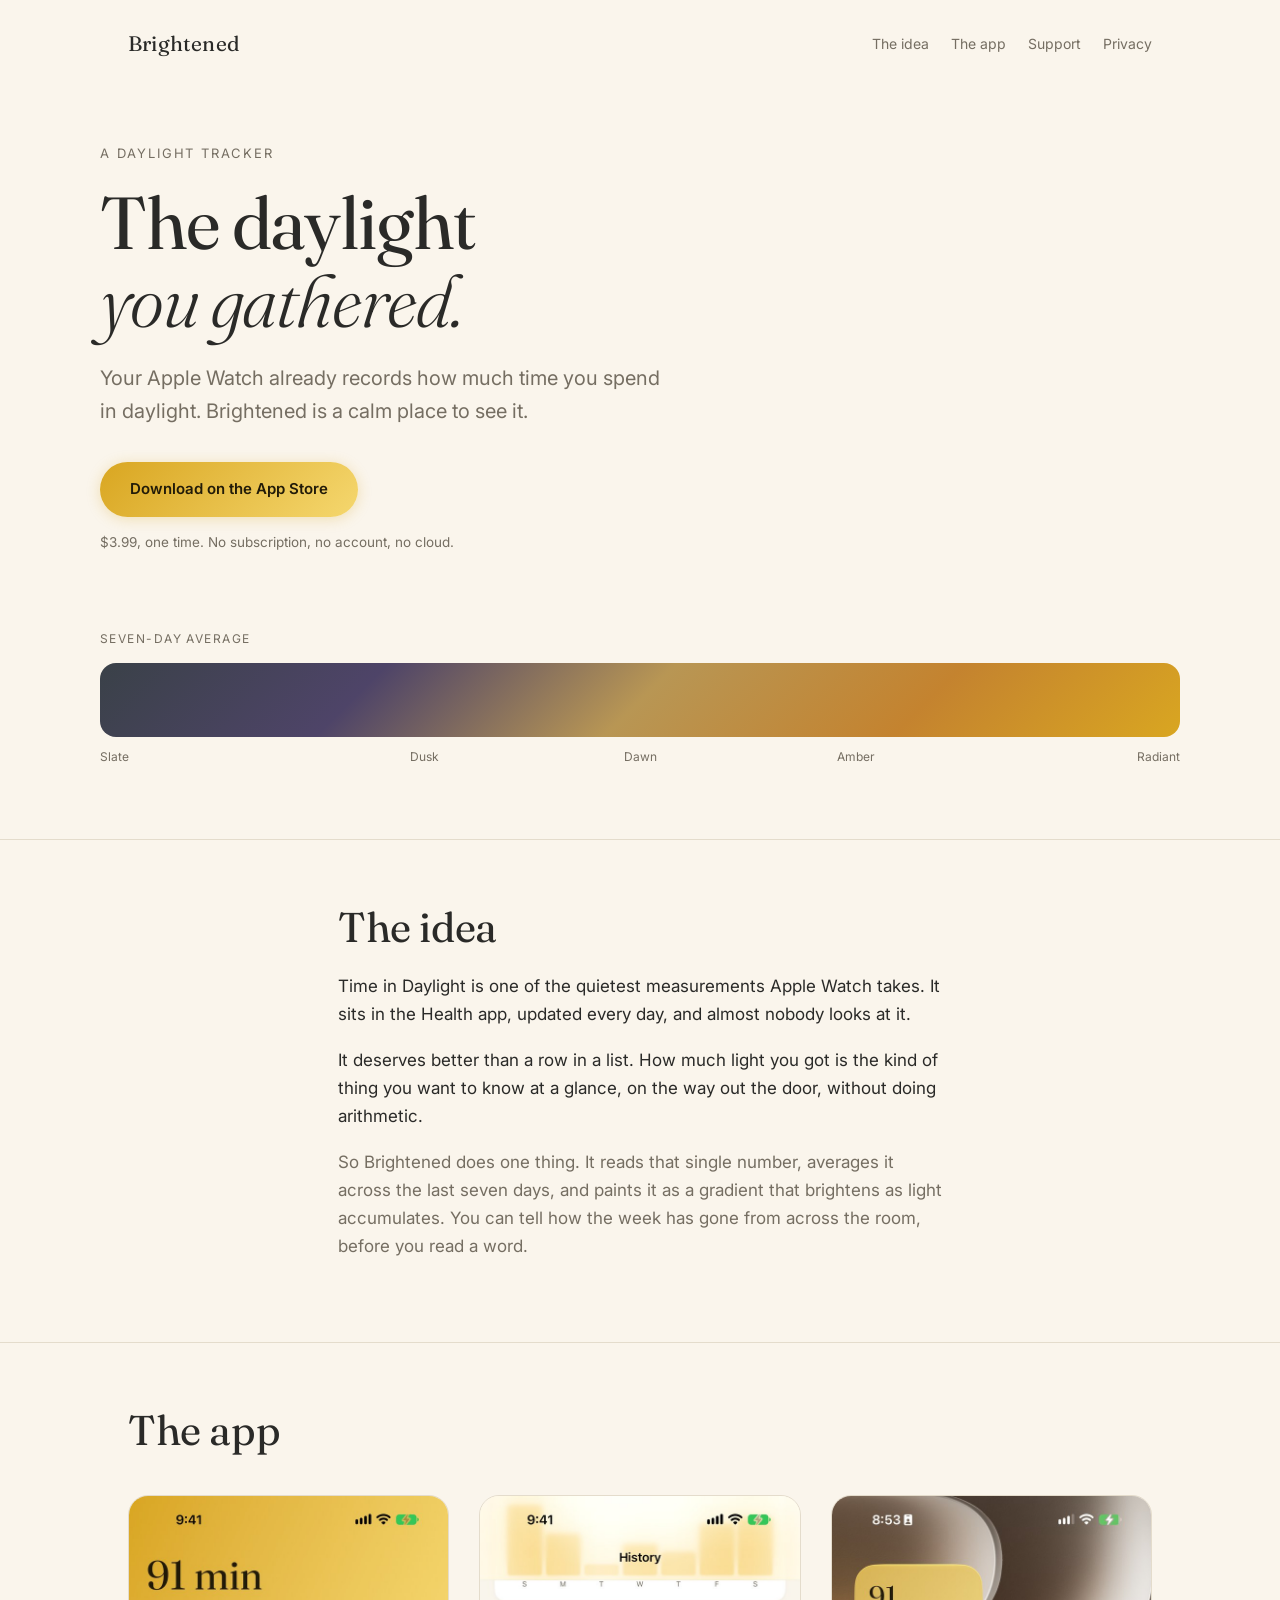
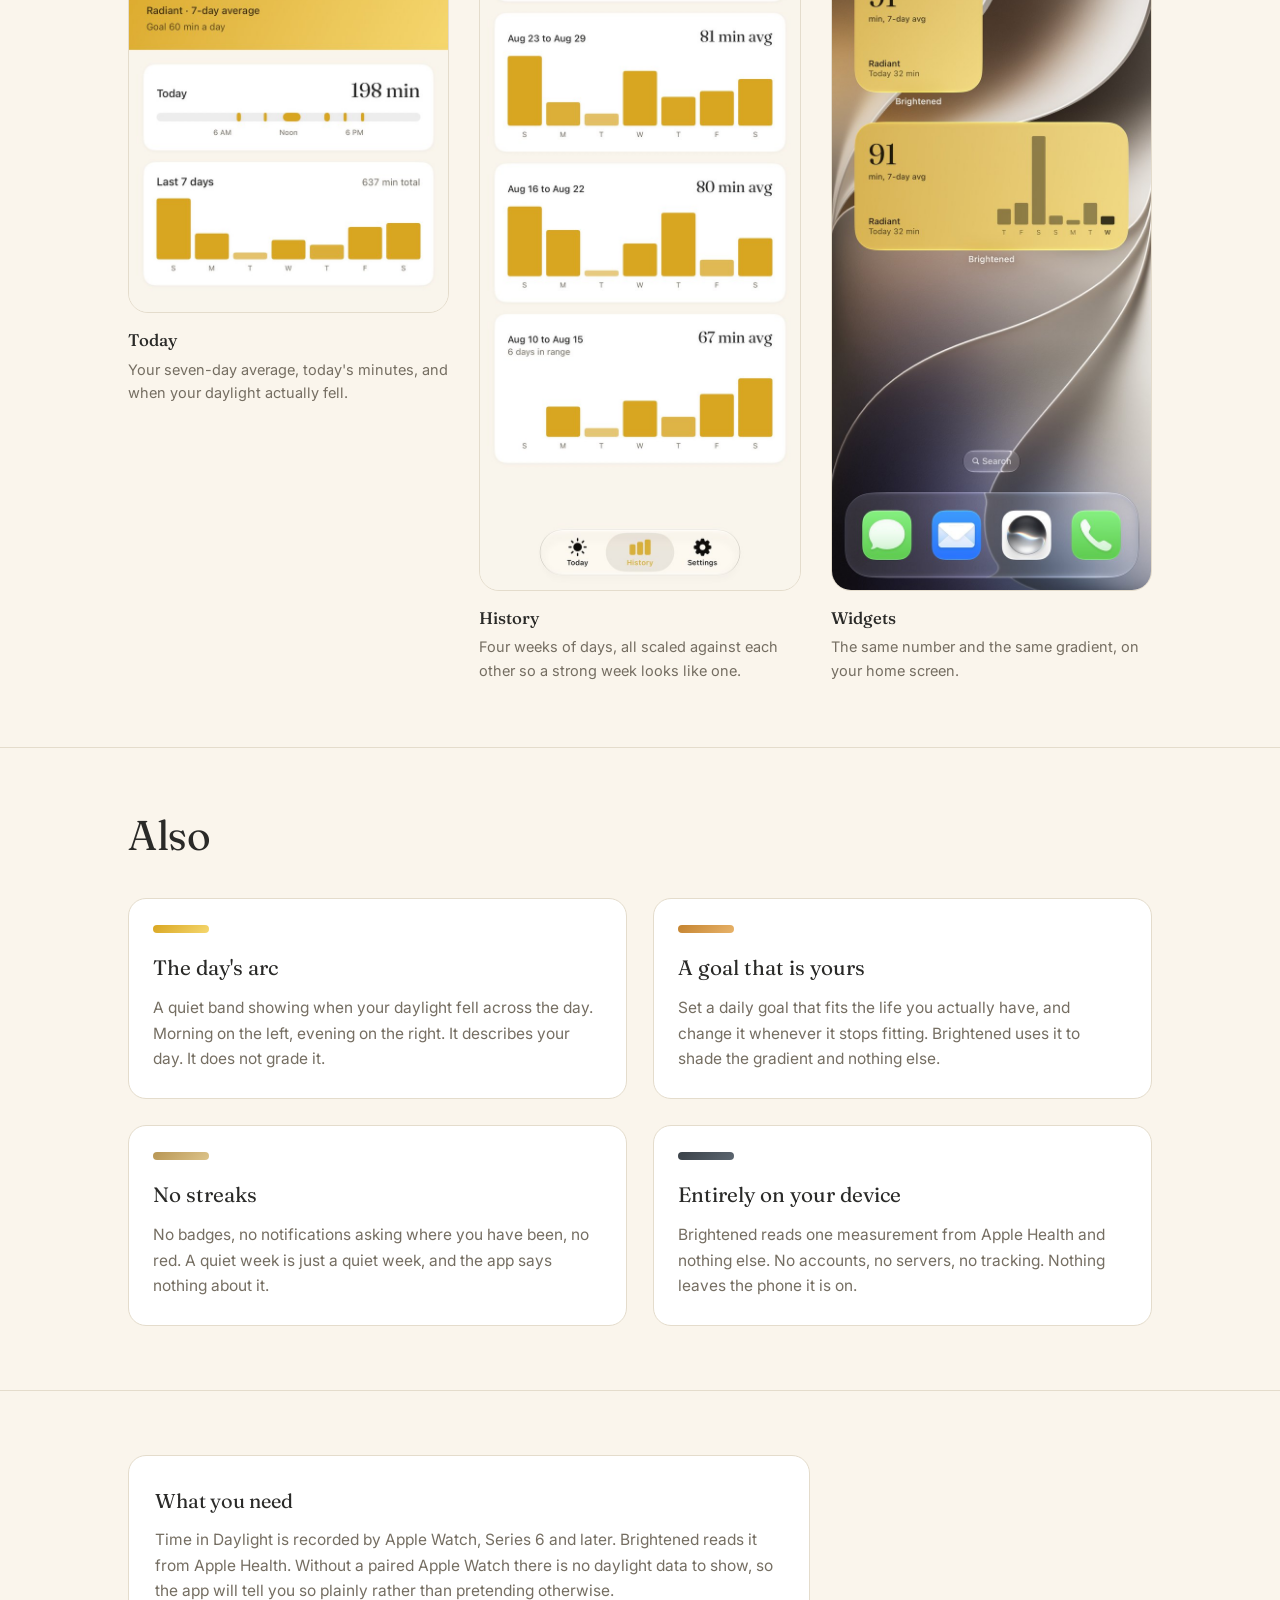
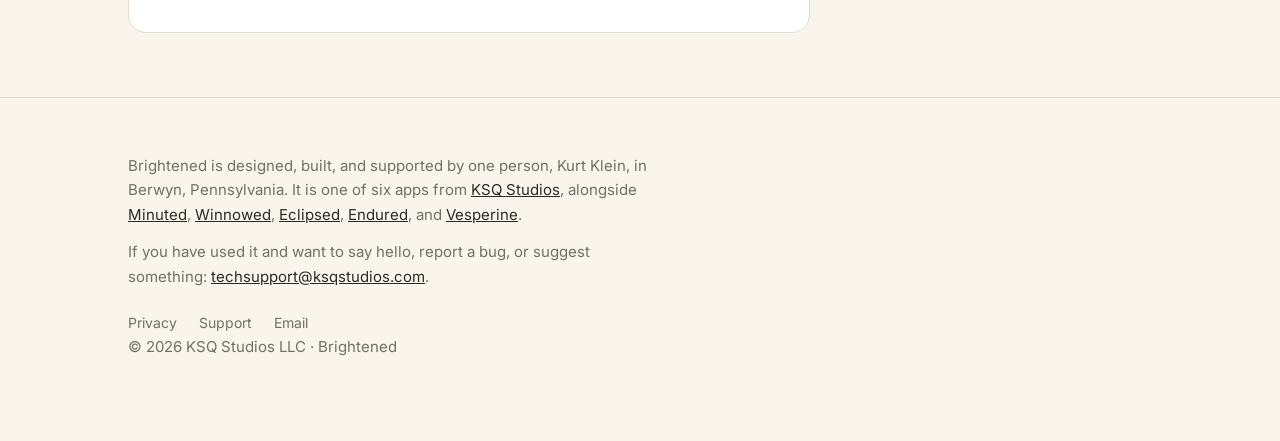
==== index.html @ ceb2963c "Updated index.html for new screenshots file names" ====
<!DOCTYPE html>
<html lang="en">
<head>
<meta charset="utf-8">
<meta name="viewport" content="width=device-width, initial-scale=1">
<title>Brightened: the daylight you gathered</title>
<meta name="description" content="A daylight tracker built on the Time in Daylight your Apple Watch already records. A gradient that brightens as light accumulates.">
<link rel="canonical" href="https://brightened.app">
<meta name="theme-color" content="#FAF5EC">
<meta property="og:type" content="website">
<meta property="og:url" content="https://brightened.app">
<meta property="og:title" content="Brightened: the daylight you gathered">
<meta property="og:description" content="A daylight tracker built on the Time in Daylight your Apple Watch already records.">
<meta property="og:image" content="https://brightened.app/og-image.png">
<meta property="og:image:width" content="1200">
<meta property="og:image:height" content="630">
<meta name="twitter:card" content="summary_large_image">
<meta name="twitter:image" content="https://brightened.app/og-image.png">
<link rel="icon" href="/favicon.png">
<link rel="apple-touch-icon" href="/apple-touch-icon.png">
<link rel="preconnect" href="https://fonts.googleapis.com">
<link rel="preconnect" href="https://fonts.gstatic.com" crossorigin>
<link href="https://fonts.googleapis.com/css2?family=Fraunces:opsz,wght@9..144,300;9..144,400;9..144,500&family=Inter:wght@400;500;600&display=swap" rel="stylesheet">
<link rel="stylesheet" href="/styles.css">
</head>
<body>

<header class="site-head">
  <div class="wrap">
    <a class="wordmark" href="/">Brightened</a>
    <nav class="head-links">
      <a href="#idea">The idea</a>
      <a href="#app">The app</a>
      <a href="/support">Support</a>
      <a href="/privacy">Privacy</a>
    </nav>
  </div>
</header>

<main>

<div class="hero wrap">
  <p class="eyebrow">A daylight tracker</p>
  <h1>The daylight<br><em>you gathered.</em></h1>
  <p class="lede">Your Apple Watch already records how much time you spend in daylight. Brightened is a calm place to see it.</p>
  <a class="cta" href="#">Download on the App Store</a>
  <p class="cta-note">$3.99, one time. No subscription, no account, no cloud.</p>
</div>

<div class="arc-block wrap">
  <p class="arc-label">Seven-day average</p>
  <div class="arc" role="img" aria-label="The gradient runs from slate through dusk, dawn, and amber to radiant as daylight accumulates."></div>
  <div class="arc-scale">
    <span>Slate</span><span>Dusk</span><span>Dawn</span><span>Amber</span><span>Radiant</span>
  </div>
</div>

<hr class="rule">

<section class="section" id="idea">
  <div class="wrap prose">
    <h2 class="section-title">The idea</h2>
    <p>Time in Daylight is one of the quietest measurements Apple Watch takes. It sits in the Health app, updated every day, and almost nobody looks at it.</p>
    <p>It deserves better than a row in a list. How much light you got is the kind of thing you want to know at a glance, on the way out the door, without doing arithmetic.</p>
    <p class="dim">So Brightened does one thing. It reads that single number, averages it across the last seven days, and paints it as a gradient that brightens as light accumulates. You can tell how the week has gone from across the room, before you read a word.</p>
  </div>
</section>

<hr class="rule">

<section class="section" id="app">
  <div class="wrap">
    <h2 class="section-title">The app</h2>
    <div class="shots">
      <div class="shot">
        <figure>
          <img src="/images/today.jpg" alt="The Today screen showing a 91 minute seven-day average on a radiant gold gradient, with today's minutes and the day's arc below.">
          <figcaption><strong>Today</strong>Your seven-day average, today's minutes, and when your daylight actually fell.</figcaption>
        </figure>
      </div>
      <div class="shot">
        <figure>
          <img src="/images/history.jpg" alt="The History screen showing four weekly cards, each with seven daily bars in gold.">
          <figcaption><strong>History</strong>Four weeks of days, all scaled against each other so a strong week looks like one.</figcaption>
        </figure>
      </div>
      <div class="shot">
        <figure>
          <img src="/images/widget.jpg" alt="Small and medium Brightened widgets on a home screen, showing the weekly average on a gold gradient.">
          <figcaption><strong>Widgets</strong>The same number and the same gradient, on your home screen.</figcaption>
        </figure>
      </div>
    </div>
  </div>
</section>

<hr class="rule">

<section class="section">
  <div class="wrap">
    <h2 class="section-title">Also</h2>
    <div class="features">
      <div class="feature">
        <div class="swatch s-radiant"></div>
        <h3>The day's arc</h3>
        <p>A quiet band showing when your daylight fell across the day. Morning on the left, evening on the right. It describes your day. It does not grade it.</p>
      </div>
      <div class="feature">
        <div class="swatch s-amber"></div>
        <h3>A goal that is yours</h3>
        <p>Set a daily goal that fits the life you actually have, and change it whenever it stops fitting. Brightened uses it to shade the gradient and nothing else.</p>
      </div>
      <div class="feature">
        <div class="swatch s-dawn"></div>
        <h3>No streaks</h3>
        <p>No badges, no notifications asking where you have been, no red. A quiet week is just a quiet week, and the app says nothing about it.</p>
      </div>
      <div class="feature">
        <div class="swatch s-slate"></div>
        <h3>Entirely on your device</h3>
        <p>Brightened reads one measurement from Apple Health and nothing else. No accounts, no servers, no tracking. Nothing leaves the phone it is on.</p>
      </div>
    </div>
  </div>
</section>

<hr class="rule">

<section class="section">
  <div class="wrap">
    <div class="requirement">
      <h3>What you need</h3>
      <p>Time in Daylight is recorded by Apple Watch, Series 6 and later. Brightened reads it from Apple Health. Without a paired Apple Watch there is no daylight data to show, so the app will tell you so plainly rather than pretending otherwise.</p>
    </div>
  </div>
</section>

</main>

<footer class="site-foot">
  <div class="wrap">
    <p>Brightened is designed, built, and supported by one person, Kurt Klein, in Berwyn, Pennsylvania. It is one of six apps from <a href="https://ksqstudios.com">KSQ Studios</a>, alongside <a href="https://minuted.org">Minuted</a>, <a href="https://winnowed.app">Winnowed</a>, <a href="https://eclipsedsleep.app">Eclipsed</a>, <a href="https://endured.app">Endured</a>, and <a href="https://vesperine.app">Vesperine</a>.</p>
    <p>If you have used it and want to say hello, report a bug, or suggest something: <a href="mailto:techsupport@ksqstudios.com">techsupport@ksqstudios.com</a>.</p>
    <div class="foot-links">
      <a href="/privacy">Privacy</a>
      <a href="/support">Support</a>
      <a href="mailto:techsupport@ksqstudios.com">Email</a>
    </div>
    <p class="legal">© 2026 KSQ Studios LLC · Brightened</p>
  </div>
</footer>

</body>
</html>
---- styles.css ----
/* ==========================================================================
   Brightened, brightened.app
   Shared stylesheet for index, privacy, and support.

   Palette mirrors the app exactly: cream base, the five stage gradients
   (slate through radiant), and the same ink and muted text colors.
   ========================================================================== */

:root{
  --cream:#FAF5EC;
  --ink:#2A2A28;
  --muted:#756E62;
  --hairline:#E4DCCC;
  --card:#FFFFFF;

  --slate-top:#3A4148;   --slate-bot:#5C6670;
  --dusk-top:#4E4468;    --dusk-bot:#7A6B96;
  --dawn-top:#B89654;    --dawn-bot:#DCC38A;
  --amber-top:#C4832F;   --amber-bot:#E8B36A;
  --radiant-top:#D9A621; --radiant-bot:#F5D76E;

  --display:"Fraunces",Georgia,serif;
  --body:"Inter",-apple-system,BlinkMacSystemFont,"Segoe UI",sans-serif;
}

/* --------------------------------------------------------------------------
   Base
   -------------------------------------------------------------------------- */

*{box-sizing:border-box}
html{scroll-behavior:smooth}

@media (prefers-reduced-motion:reduce){
  html{scroll-behavior:auto}
  *{animation:none !important;transition:none !important}
}

body{
  margin:0;
  background:var(--cream);
  color:var(--ink);
  font-family:var(--body);
  font-size:17px;
  line-height:1.65;
  -webkit-font-smoothing:antialiased;
}

a{color:inherit}
img{max-width:100%;display:block}

.wrap{width:100%;max-width:1080px;margin:0 auto;padding:0 28px}
.wrap-narrow{width:100%;max-width:720px;margin:0 auto;padding:0 28px}

/* --------------------------------------------------------------------------
   Header
   -------------------------------------------------------------------------- */

.site-head{padding:26px 0}
.site-head .wrap{display:flex;align-items:center;justify-content:space-between;gap:20px}

.wordmark{
  font-family:var(--display);
  font-size:21px;font-weight:400;
  text-decoration:none;letter-spacing:.01em;
}

.head-links{display:flex;gap:22px;font-size:14px;color:var(--muted)}
.head-links a{text-decoration:none}
.head-links a:hover{color:var(--ink)}
.head-links a:focus-visible{outline:2px solid var(--ink);outline-offset:3px}

/* --------------------------------------------------------------------------
   Hero
   -------------------------------------------------------------------------- */

.hero{padding:56px 0 24px}

.eyebrow{
  font-size:13px;letter-spacing:.14em;text-transform:uppercase;
  color:var(--muted);margin:0 0 20px;
}

.hero h1{
  font-family:var(--display);font-weight:400;
  font-size:clamp(2.6rem,7vw,4.6rem);line-height:1.06;
  margin:0 0 22px;letter-spacing:-.015em;
}
.hero h1 em{font-style:italic;font-weight:300}

.hero .lede{
  font-size:clamp(1.05rem,2vw,1.25rem);
  color:var(--muted);max-width:44ch;margin:0 0 34px;
}

.cta{
  display:inline-block;text-decoration:none;
  background:linear-gradient(135deg,var(--radiant-top),var(--radiant-bot));
  color:#221B08;font-weight:600;font-size:15px;
  padding:15px 30px;border-radius:999px;
  box-shadow:0 2px 14px rgba(217,166,33,.28);
  transition:transform .18s ease,box-shadow .18s ease;
}
.cta:hover{transform:translateY(-1px);box-shadow:0 6px 22px rgba(217,166,33,.34)}
.cta:focus-visible{outline:2px solid var(--ink);outline-offset:3px}

.cta-note{font-size:13.5px;color:var(--muted);margin:14px 0 0}

/* --------------------------------------------------------------------------
   Signature: the stage gradient bar
   -------------------------------------------------------------------------- */

.arc-block{padding:52px 0 72px}

.arc-label{
  font-size:12px;letter-spacing:.12em;text-transform:uppercase;
  color:var(--muted);margin:0 0 14px;
}

.arc{
  position:relative;height:74px;border-radius:16px;overflow:hidden;
  background:linear-gradient(135deg,
    var(--slate-top) 0%, var(--dusk-top) 25%,
    var(--dawn-top) 50%, var(--amber-top) 75%, var(--radiant-top) 100%);
}

.arc-scale{
  display:flex;justify-content:space-between;
  font-size:12px;color:var(--muted);margin-top:10px;
}
.arc-scale span{flex:1;text-align:center}
.arc-scale span:first-child{text-align:left}
.arc-scale span:last-child{text-align:right}

/* --------------------------------------------------------------------------
   Sections
   -------------------------------------------------------------------------- */

.section{padding:64px 0}
.rule{border:0;border-top:1px solid var(--hairline);margin:0}

.section-title{
  font-family:var(--display);font-weight:400;
  font-size:clamp(1.8rem,4vw,2.6rem);line-height:1.15;
  margin:0 0 20px;letter-spacing:-.01em;
}

.prose{max-width:60ch}
.prose p{margin:0 0 18px;color:var(--ink)}
.prose p.dim{color:var(--muted)}

/* --------------------------------------------------------------------------
   Feature grid
   -------------------------------------------------------------------------- */

.features{display:grid;grid-template-columns:repeat(2,1fr);gap:26px;margin-top:38px}

.feature{
  background:var(--card);border-radius:18px;padding:26px 24px;
  border:1px solid var(--hairline);
}
.feature h3{font-family:var(--display);font-weight:400;font-size:1.3rem;margin:0 0 10px}
.feature p{margin:0;color:var(--muted);font-size:15.5px}

.swatch{height:8px;border-radius:99px;margin-bottom:18px;width:56px}
.s-slate{background:linear-gradient(135deg,var(--slate-top),var(--slate-bot))}
.s-dusk{background:linear-gradient(135deg,var(--dusk-top),var(--dusk-bot))}
.s-dawn{background:linear-gradient(135deg,var(--dawn-top),var(--dawn-bot))}
.s-amber{background:linear-gradient(135deg,var(--amber-top),var(--amber-bot))}
.s-radiant{background:linear-gradient(135deg,var(--radiant-top),var(--radiant-bot))}

/* --------------------------------------------------------------------------
   Screenshots
   -------------------------------------------------------------------------- */

.shots{display:grid;grid-template-columns:repeat(3,1fr);gap:30px;margin-top:40px}
.shot figure{margin:0}
.shot img{border-radius:20px;border:1px solid var(--hairline);background:#fff}
.shot figcaption{margin-top:14px;font-size:14.5px;color:var(--muted)}
.shot figcaption strong{
  display:block;color:var(--ink);font-weight:500;
  font-family:var(--display);font-size:1.05rem;margin-bottom:3px;
}

/* --------------------------------------------------------------------------
   Callout boxes
   -------------------------------------------------------------------------- */

.requirement,.callout,.contact{
  background:var(--card);border:1px solid var(--hairline);
  border-radius:18px;padding:28px 26px;
}
.requirement{max-width:62ch}
.requirement h3{font-family:var(--display);font-weight:400;font-size:1.25rem;margin:0 0 10px}
.requirement p{margin:0;color:var(--muted);font-size:15.5px}

.callout{margin:0 0 34px;padding:24px 24px}
.callout p{margin:0;font-size:16px}
.callout strong{font-weight:600}

.contact{margin:40px 0 0;padding:26px 24px}
.contact h2{margin:0 0 10px;font-size:1.3rem}
.contact p{margin:0 0 16px;color:var(--muted);font-size:16px}

.mail{
  display:inline-block;text-decoration:none;
  background:linear-gradient(135deg,var(--radiant-top),var(--radiant-bot));
  color:#221B08;font-weight:600;font-size:15px;
  padding:13px 26px;border-radius:999px;
}
.mail:focus-visible{outline:2px solid var(--ink);outline-offset:3px}

/* --------------------------------------------------------------------------
   Document pages (privacy, support)
   -------------------------------------------------------------------------- */

.doc{padding:44px 0 30px;line-height:1.7}
.doc h1{
  font-family:var(--display);font-weight:400;
  font-size:clamp(2.1rem,5vw,3rem);line-height:1.12;
  margin:0 0 14px;letter-spacing:-.012em;
}
.doc h2{font-family:var(--display);font-weight:400;font-size:1.45rem;margin:44px 0 12px}
.doc p{margin:0 0 18px}
.doc ul,.doc ol{margin:0 0 18px;padding-left:22px}
.doc li{margin-bottom:9px}
.doc .updated{color:var(--muted);font-size:14px;margin:0 0 40px}
.doc .lede{color:var(--muted);margin:0 0 40px;max-width:52ch}

/* --------------------------------------------------------------------------
   Footer
   -------------------------------------------------------------------------- */

.site-foot{padding:56px 0 70px;border-top:1px solid var(--hairline)}
.site-foot.spaced{margin-top:56px;padding:48px 0 70px}
.site-foot p{margin:0 0 12px;color:var(--muted);font-size:15px;max-width:60ch}
.site-foot a{color:var(--ink)}

.foot-links{display:flex;gap:22px;margin-top:22px;font-size:14px}
.foot-links a{text-decoration:none;color:var(--muted)}
.foot-links a:hover{color:var(--ink)}
.foot-links a:focus-visible{outline:2px solid var(--ink);outline-offset:3px}

.legal{font-size:13.5px;margin-top:26px}

/* --------------------------------------------------------------------------
   Responsive
   -------------------------------------------------------------------------- */

@media (max-width:780px){
  .features{grid-template-columns:1fr}
  .shots{grid-template-columns:1fr;max-width:340px}
  .head-links{display:none}
}
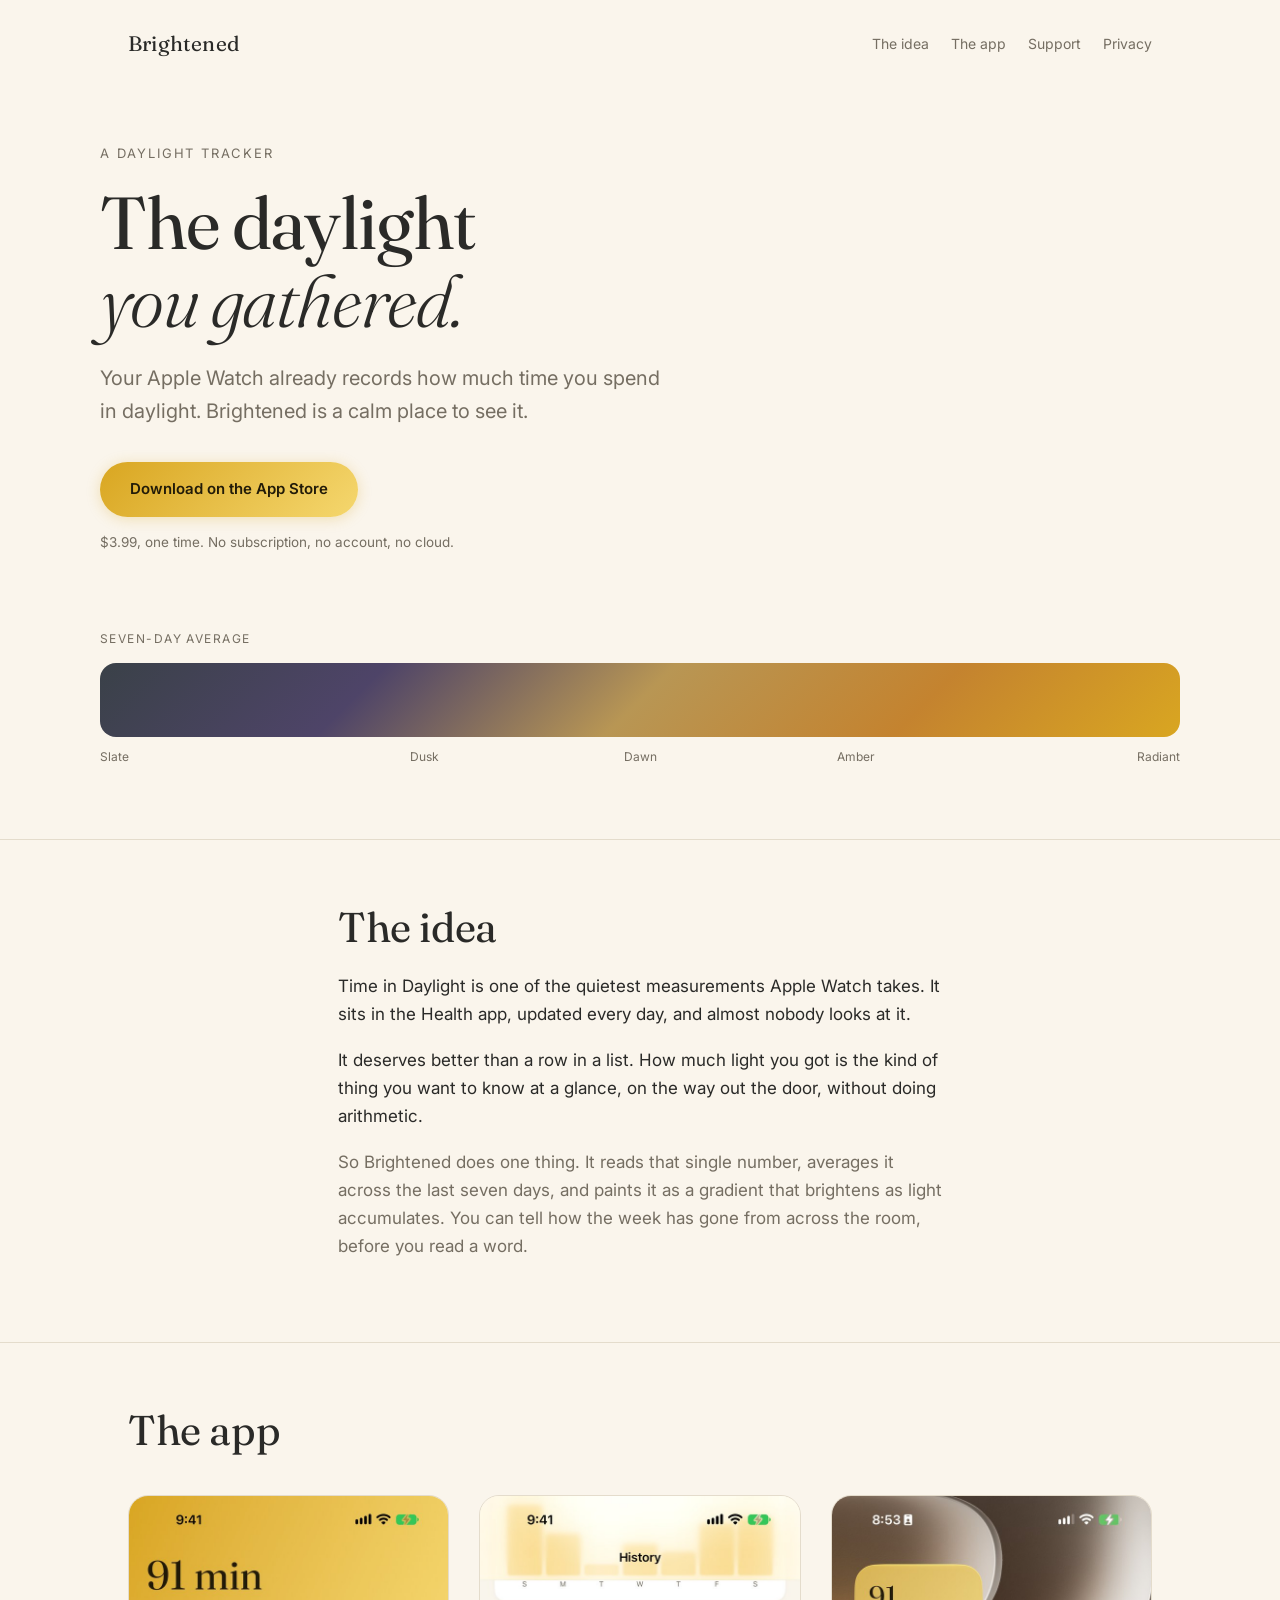
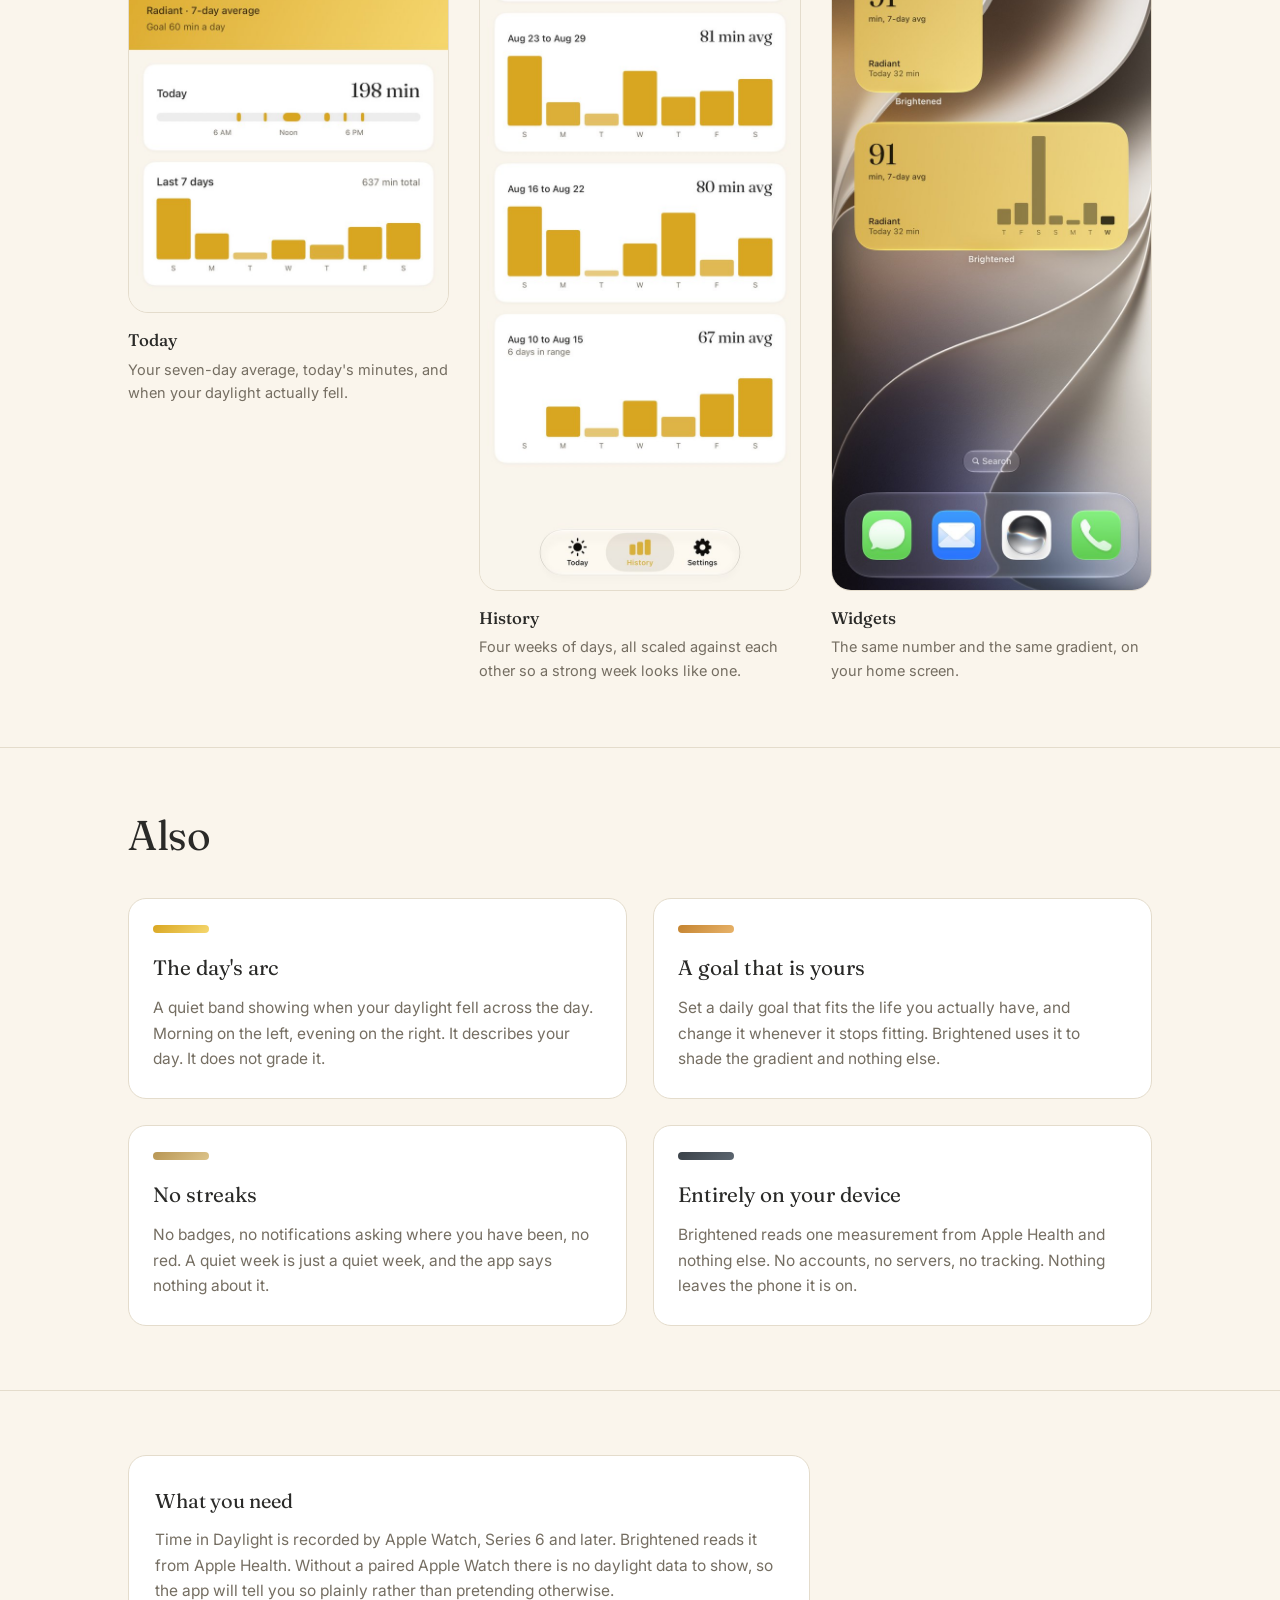
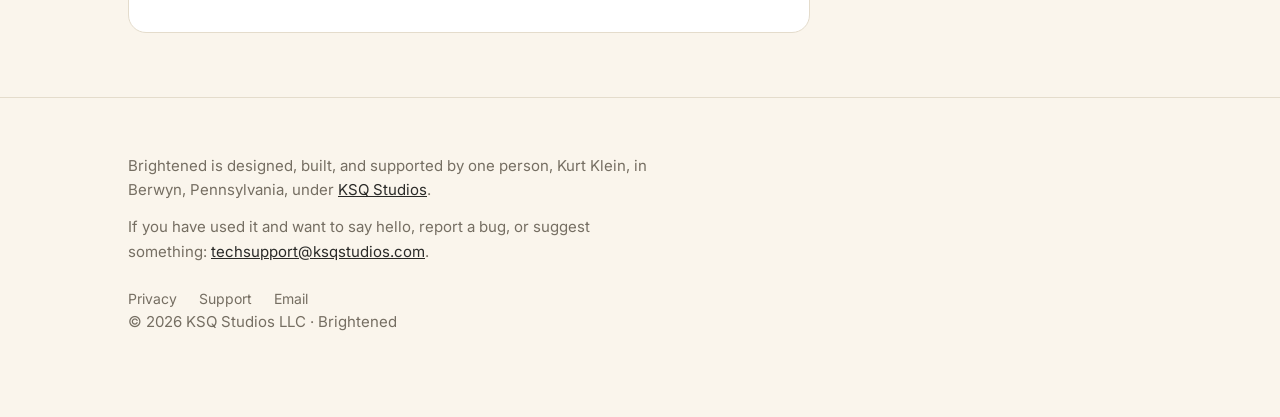
==== commit 86b08fe9: "Drop sibling app list from attribution" ====
--- a/index.html
+++ b/index.html
@@ -139,7 +139,7 @@
 
 <footer class="site-foot">
   <div class="wrap">
-    <p>Brightened is designed, built, and supported by one person, Kurt Klein, in Berwyn, Pennsylvania. It is one of six apps from <a href="https://ksqstudios.com">KSQ Studios</a>, alongside <a href="https://minuted.org">Minuted</a>, <a href="https://winnowed.app">Winnowed</a>, <a href="https://eclipsedsleep.app">Eclipsed</a>, <a href="https://endured.app">Endured</a>, and <a href="https://vesperine.app">Vesperine</a>.</p>
+    <p>Brightened is designed, built, and supported by one person, Kurt Klein, in Berwyn, Pennsylvania, under <a href="https://ksqstudios.com">KSQ Studios</a>.</p>
     <p>If you have used it and want to say hello, report a bug, or suggest something: <a href="mailto:techsupport@ksqstudios.com">techsupport@ksqstudios.com</a>.</p>
     <div class="foot-links">
       <a href="/privacy">Privacy</a>
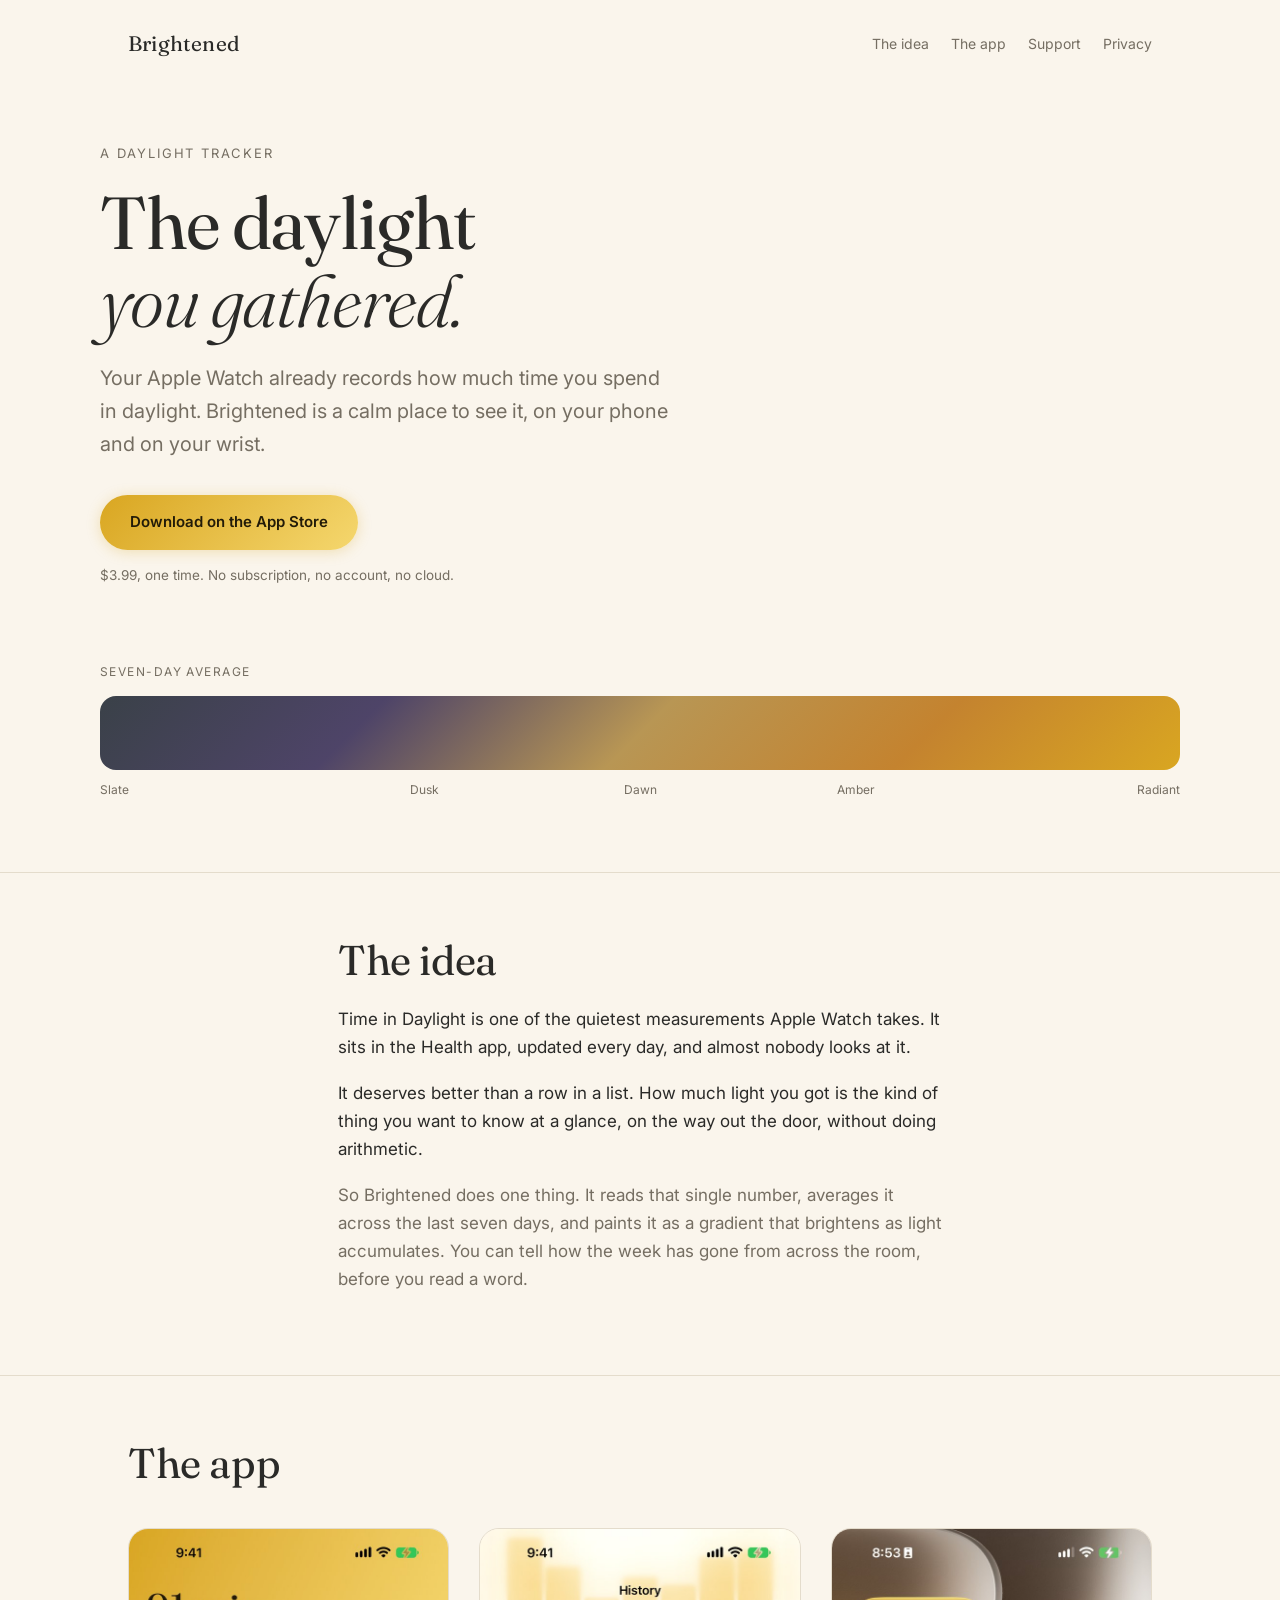
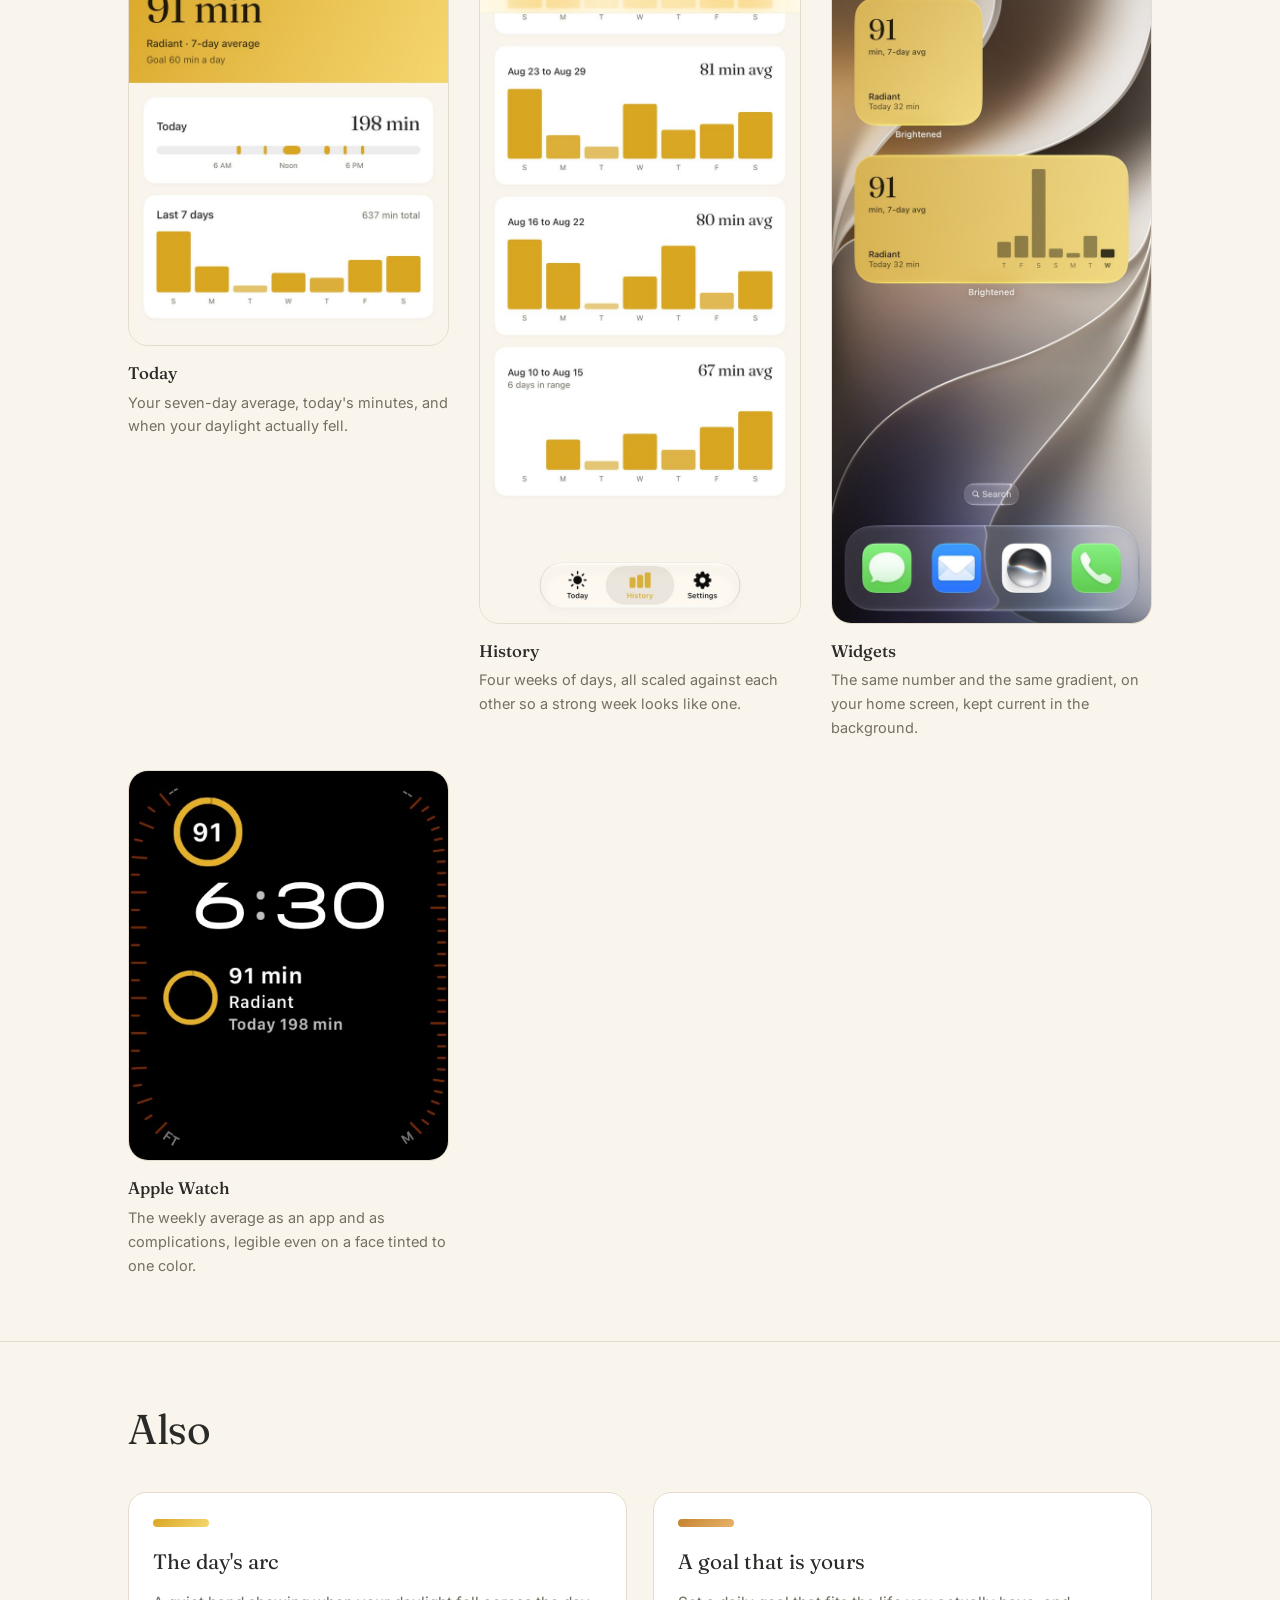
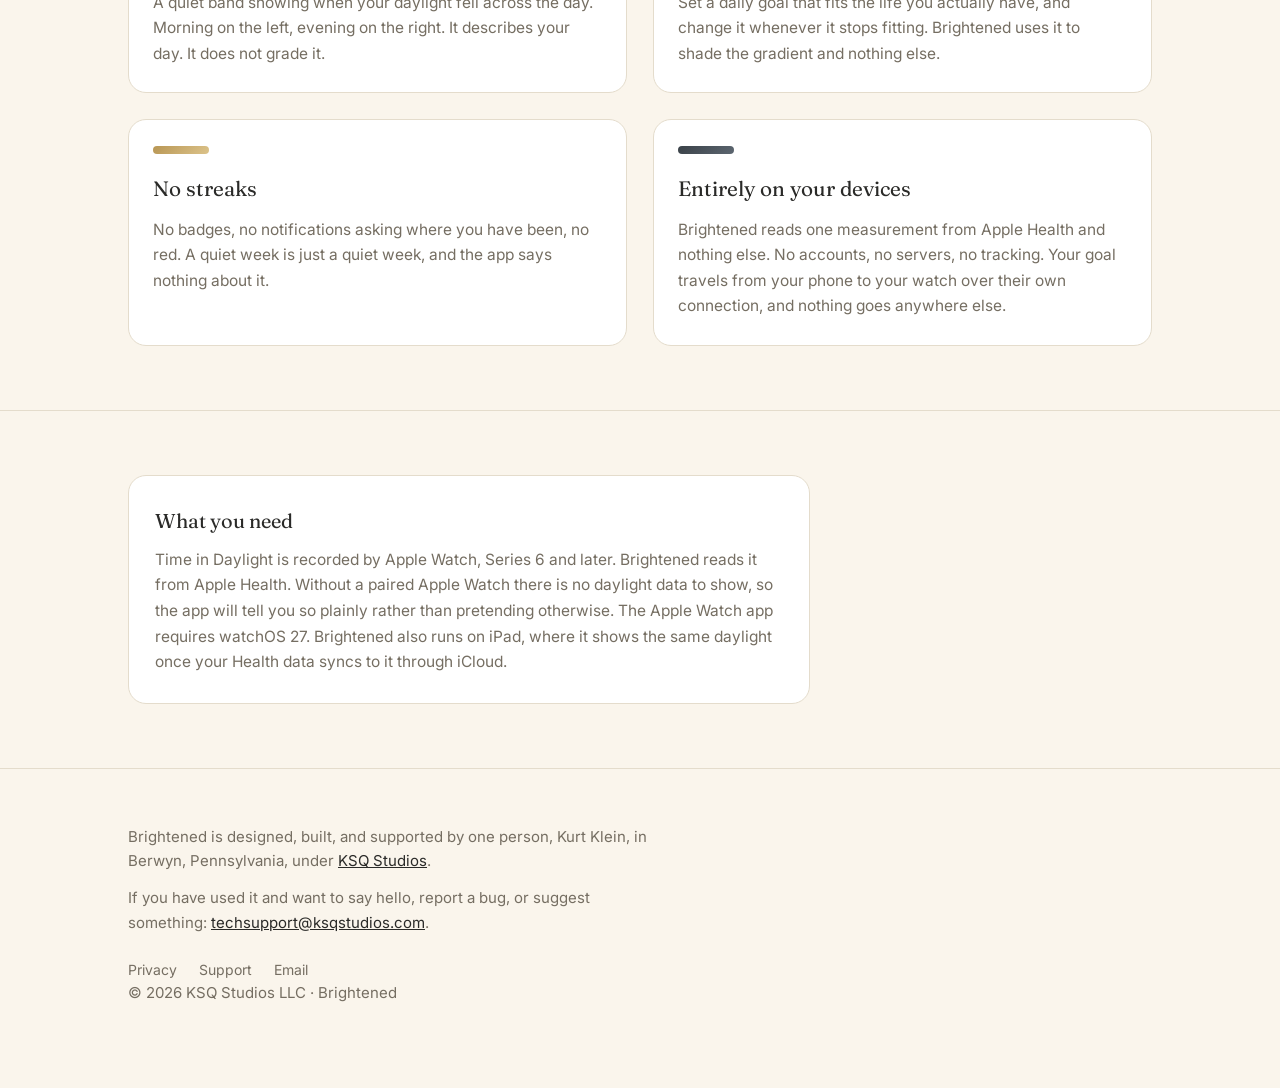
==== commit ae1bd817: "updated site for v1.1 launch" ====
--- a/index.html
+++ b/index.html
@@ -4,13 +4,13 @@
 <meta charset="utf-8">
 <meta name="viewport" content="width=device-width, initial-scale=1">
 <title>Brightened: the daylight you gathered</title>
-<meta name="description" content="A daylight tracker built on the Time in Daylight your Apple Watch already records. A gradient that brightens as light accumulates.">
+<meta name="description" content="A daylight tracker for iPhone and Apple Watch, built on the Time in Daylight your watch already records. A gradient that brightens as light accumulates.">
 <link rel="canonical" href="https://brightened.app">
 <meta name="theme-color" content="#FAF5EC">
 <meta property="og:type" content="website">
 <meta property="og:url" content="https://brightened.app">
 <meta property="og:title" content="Brightened: the daylight you gathered">
-<meta property="og:description" content="A daylight tracker built on the Time in Daylight your Apple Watch already records.">
+<meta property="og:description" content="A daylight tracker for iPhone and Apple Watch, built on the Time in Daylight your watch already records.">
 <meta property="og:image" content="https://brightened.app/og-image.png">
 <meta property="og:image:width" content="1200">
 <meta property="og:image:height" content="630">
@@ -42,8 +42,8 @@
 <div class="hero wrap">
   <p class="eyebrow">A daylight tracker</p>
   <h1>The daylight<br><em>you gathered.</em></h1>
-  <p class="lede">Your Apple Watch already records how much time you spend in daylight. Brightened is a calm place to see it.</p>
-  <a class="cta" href="#">Download on the App Store</a>
+  <p class="lede">Your Apple Watch already records how much time you spend in daylight. Brightened is a calm place to see it, on your phone and on your wrist.</p>
+  <a class="cta" href="https://apps.apple.com/us/app/brightened/id6803251051" rel="noopener">Download on the App Store</a>
   <p class="cta-note">$3.99, one time. No subscription, no account, no cloud.</p>
 </div>
 
@@ -87,7 +87,13 @@
       <div class="shot">
         <figure>
           <img src="/images/widget.jpg" alt="Small and medium Brightened widgets on a home screen, showing the weekly average on a gold gradient.">
-          <figcaption><strong>Widgets</strong>The same number and the same gradient, on your home screen.</figcaption>
+          <figcaption><strong>Widgets</strong>The same number and the same gradient, on your home screen, kept current in the background.</figcaption>
+        </figure>
+      </div>
+      <div class="shot">
+        <figure>
+          <img src="/images/watch.jpg" alt="An Apple Watch face showing Brightened complications: a ring around the number 91, and a wider complication reading 91 min, Radiant, today 198 min.">
+          <figcaption><strong>Apple Watch</strong>The weekly average as an app and as complications, legible even on a face tinted to one color.</figcaption>
         </figure>
       </div>
     </div>
@@ -117,8 +123,8 @@
       </div>
       <div class="feature">
         <div class="swatch s-slate"></div>
-        <h3>Entirely on your device</h3>
-        <p>Brightened reads one measurement from Apple Health and nothing else. No accounts, no servers, no tracking. Nothing leaves the phone it is on.</p>
+        <h3>Entirely on your devices</h3>
+        <p>Brightened reads one measurement from Apple Health and nothing else. No accounts, no servers, no tracking. Your goal travels from your phone to your watch over their own connection, and nothing goes anywhere else.</p>
       </div>
     </div>
   </div>
@@ -130,7 +136,7 @@
   <div class="wrap">
     <div class="requirement">
       <h3>What you need</h3>
-      <p>Time in Daylight is recorded by Apple Watch, Series 6 and later. Brightened reads it from Apple Health. Without a paired Apple Watch there is no daylight data to show, so the app will tell you so plainly rather than pretending otherwise.</p>
+      <p>Time in Daylight is recorded by Apple Watch, Series 6 and later. Brightened reads it from Apple Health. Without a paired Apple Watch there is no daylight data to show, so the app will tell you so plainly rather than pretending otherwise. The Apple Watch app requires watchOS 27. Brightened also runs on iPad, where it shows the same daylight once your Health data syncs to it through iCloud.</p>
     </div>
   </div>
 </section>
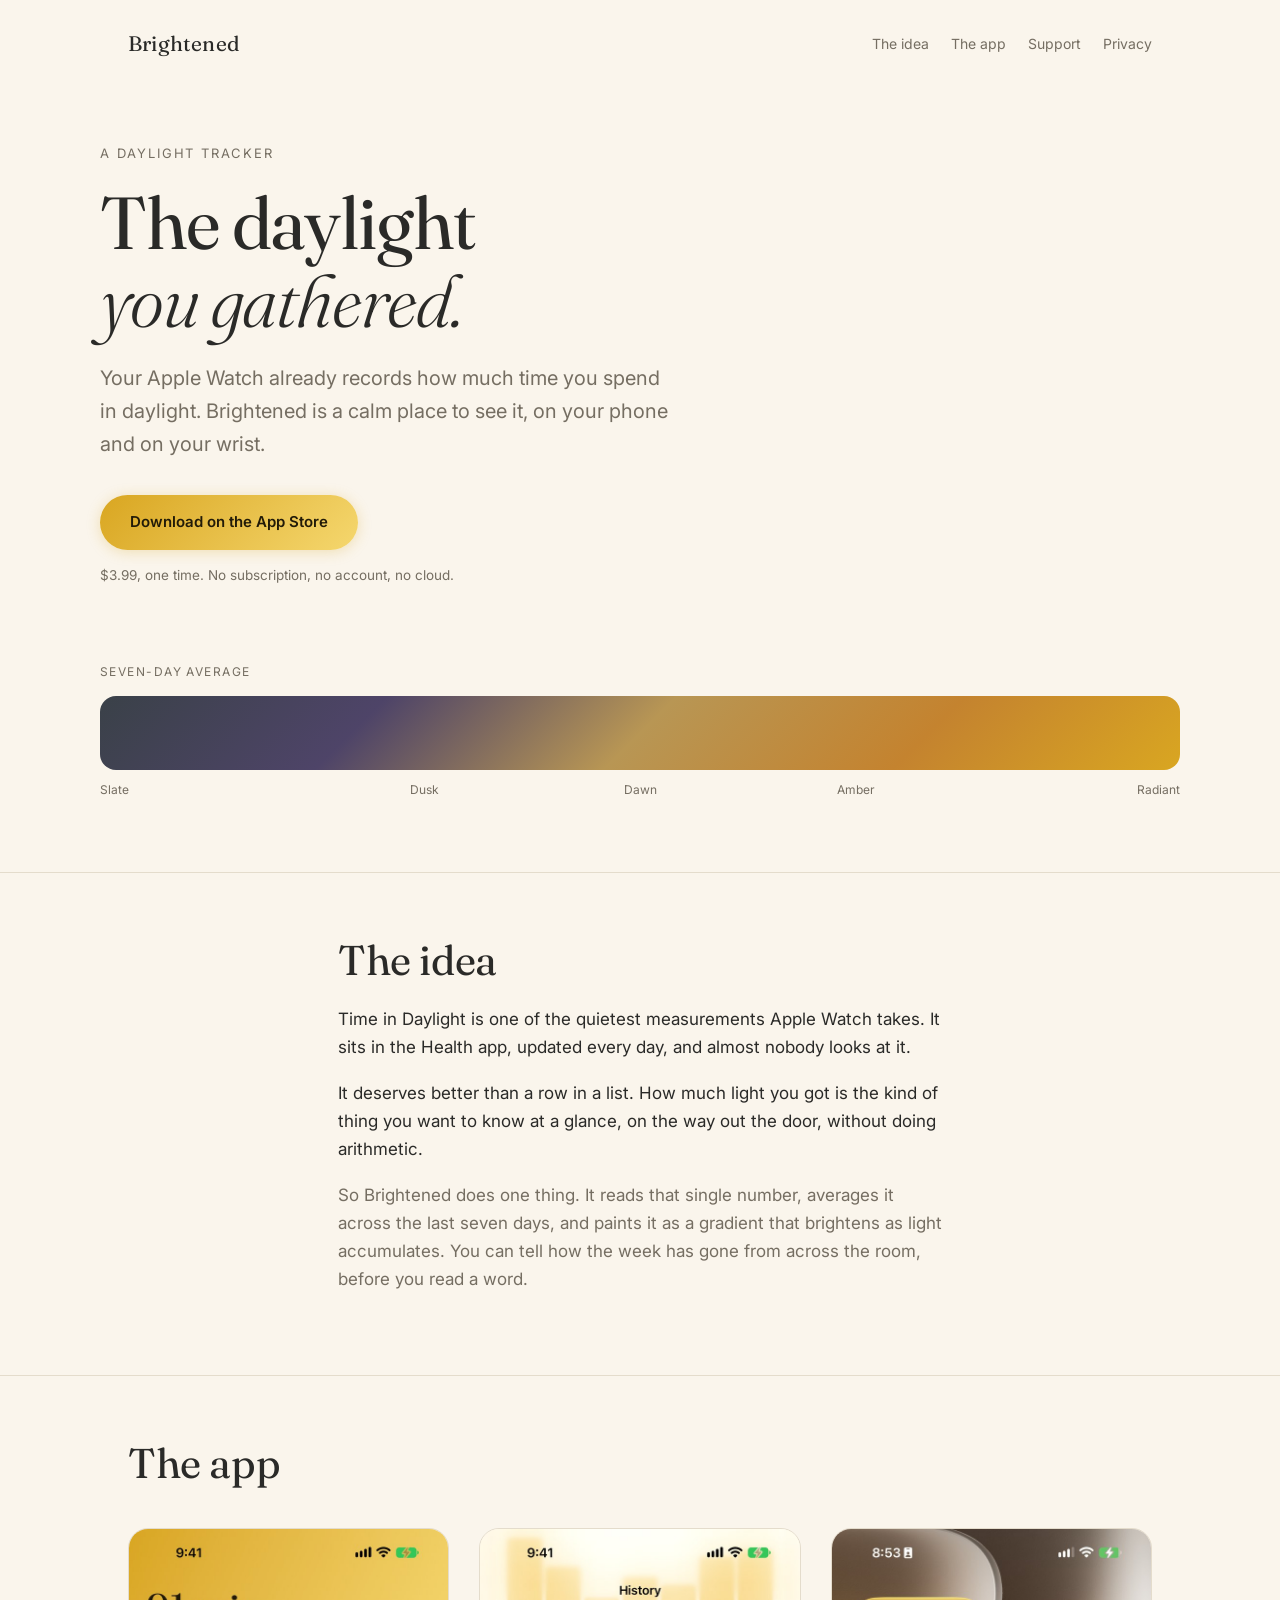
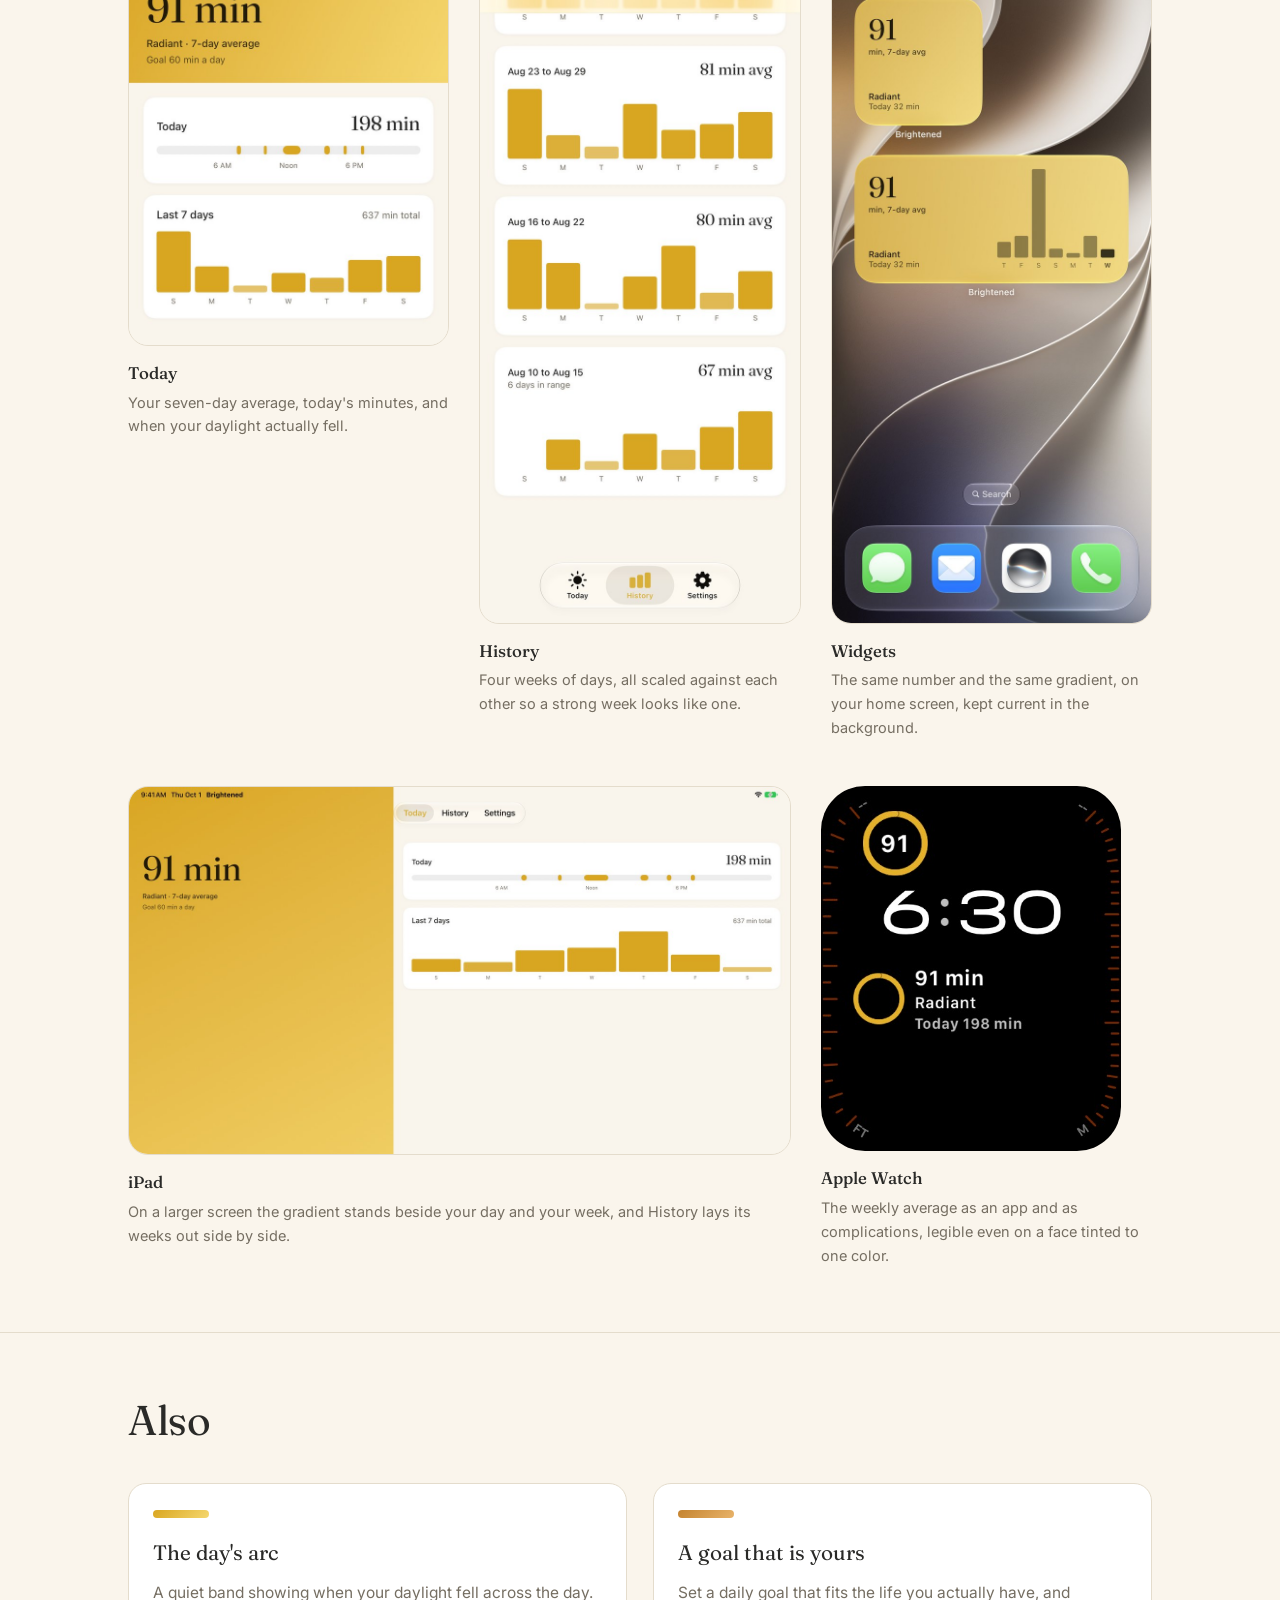
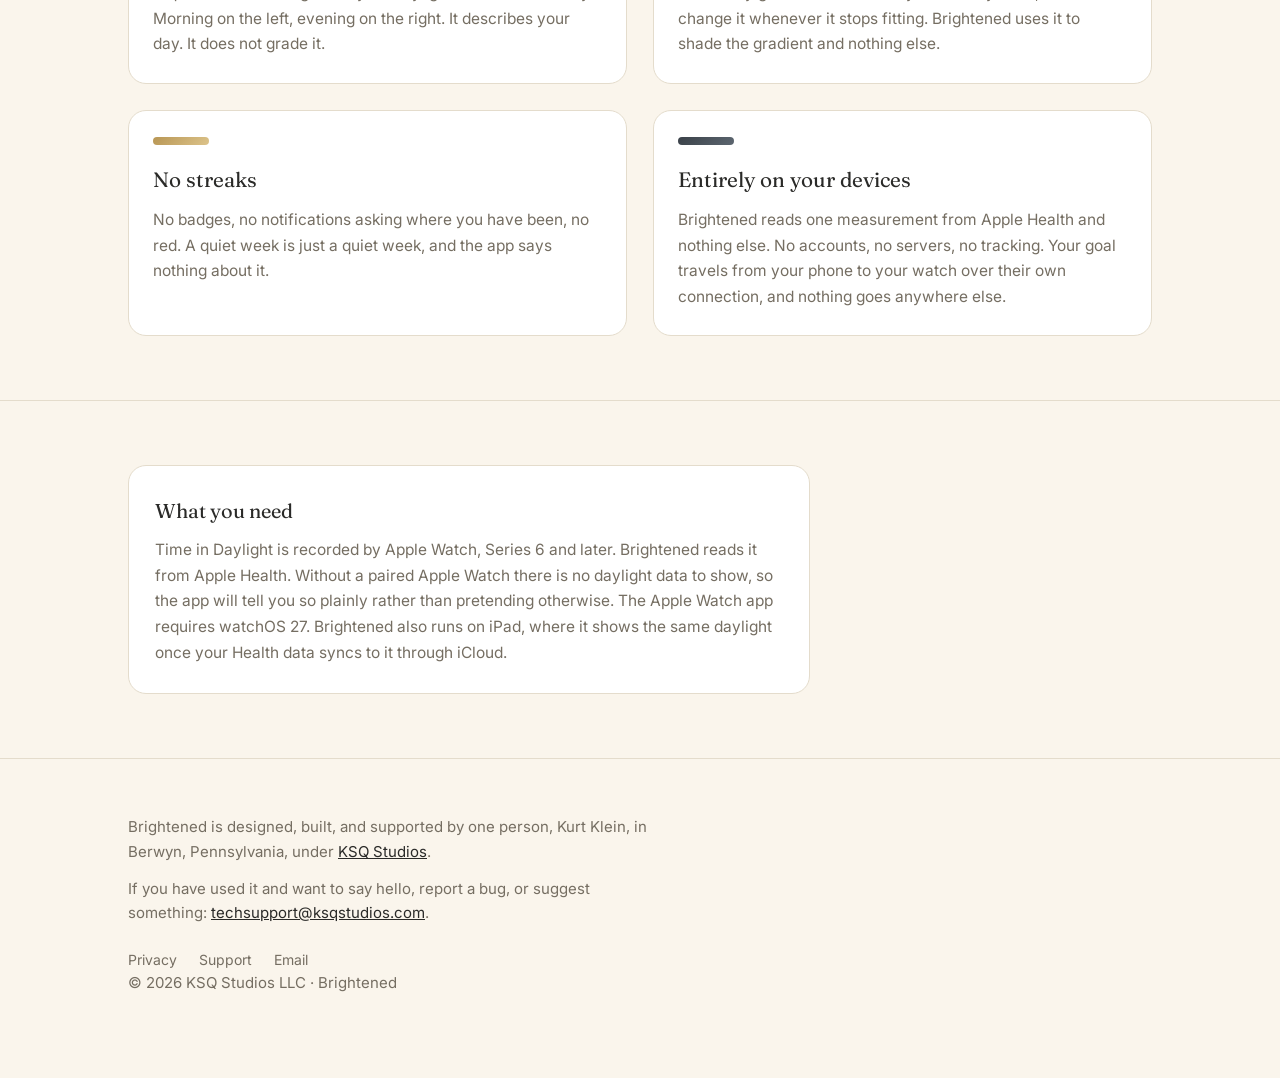
==== commit c0c9530b: "updated site for v1.1 launch" ====
--- a/index.html
+++ b/index.html
@@ -4,13 +4,13 @@
 <meta charset="utf-8">
 <meta name="viewport" content="width=device-width, initial-scale=1">
 <title>Brightened: the daylight you gathered</title>
-<meta name="description" content="A daylight tracker for iPhone and Apple Watch, built on the Time in Daylight your watch already records. A gradient that brightens as light accumulates.">
+<meta name="description" content="A daylight tracker for iPhone, iPad, and Apple Watch, built on the Time in Daylight your watch already records. A gradient that brightens as light accumulates.">
 <link rel="canonical" href="https://brightened.app">
 <meta name="theme-color" content="#FAF5EC">
 <meta property="og:type" content="website">
 <meta property="og:url" content="https://brightened.app">
 <meta property="og:title" content="Brightened: the daylight you gathered">
-<meta property="og:description" content="A daylight tracker for iPhone and Apple Watch, built on the Time in Daylight your watch already records.">
+<meta property="og:description" content="A daylight tracker for iPhone, iPad, and Apple Watch, built on the Time in Daylight your watch already records.">
 <meta property="og:image" content="https://brightened.app/og-image.png">
 <meta property="og:image:width" content="1200">
 <meta property="og:image:height" content="630">
@@ -90,7 +90,15 @@
           <figcaption><strong>Widgets</strong>The same number and the same gradient, on your home screen, kept current in the background.</figcaption>
         </figure>
       </div>
+    </div>
+    <div class="shots shots-more">
       <div class="shot">
+        <figure>
+          <img src="/images/ipad.jpg" alt="Brightened on iPad in landscape: the seven-day average of 91 minutes on a full-height radiant gold panel at left, with today's arc and the last seven days beside it.">
+          <figcaption><strong>iPad</strong>On a larger screen the gradient stands beside your day and your week, and History lays its weeks out side by side.</figcaption>
+        </figure>
+      </div>
+      <div class="shot shot-watch">
         <figure>
           <img src="/images/watch.jpg" alt="An Apple Watch face showing Brightened complications: a ring around the number 91, and a wider complication reading 91 min, Radiant, today 198 min.">
           <figcaption><strong>Apple Watch</strong>The weekly average as an app and as complications, legible even on a face tinted to one color.</figcaption>
--- a/styles.css
+++ b/styles.css
@@ -181,6 +181,16 @@
   font-family:var(--display);font-size:1.05rem;margin-bottom:3px;
 }
 
+/* v1.1: the second row carries the two new platforms. iPad takes the
+   wide column at its landscape proportion; the watch sits beside it at
+   its own small scale on black, rounded like the watch display, with no
+   hairline since the face supplies its own edge. */
+.shots-more{grid-template-columns:2fr 1fr;margin-top:46px;align-items:start}
+.shot-watch img{
+  border-radius:44px;border:0;background:#000;
+  width:100%;max-width:300px;
+}
+
 /* --------------------------------------------------------------------------
    Callout boxes
    -------------------------------------------------------------------------- */
@@ -249,5 +259,6 @@
 @media (max-width:780px){
   .features{grid-template-columns:1fr}
   .shots{grid-template-columns:1fr;max-width:340px}
+  .shots-more{grid-template-columns:1fr}
   .head-links{display:none}
 }
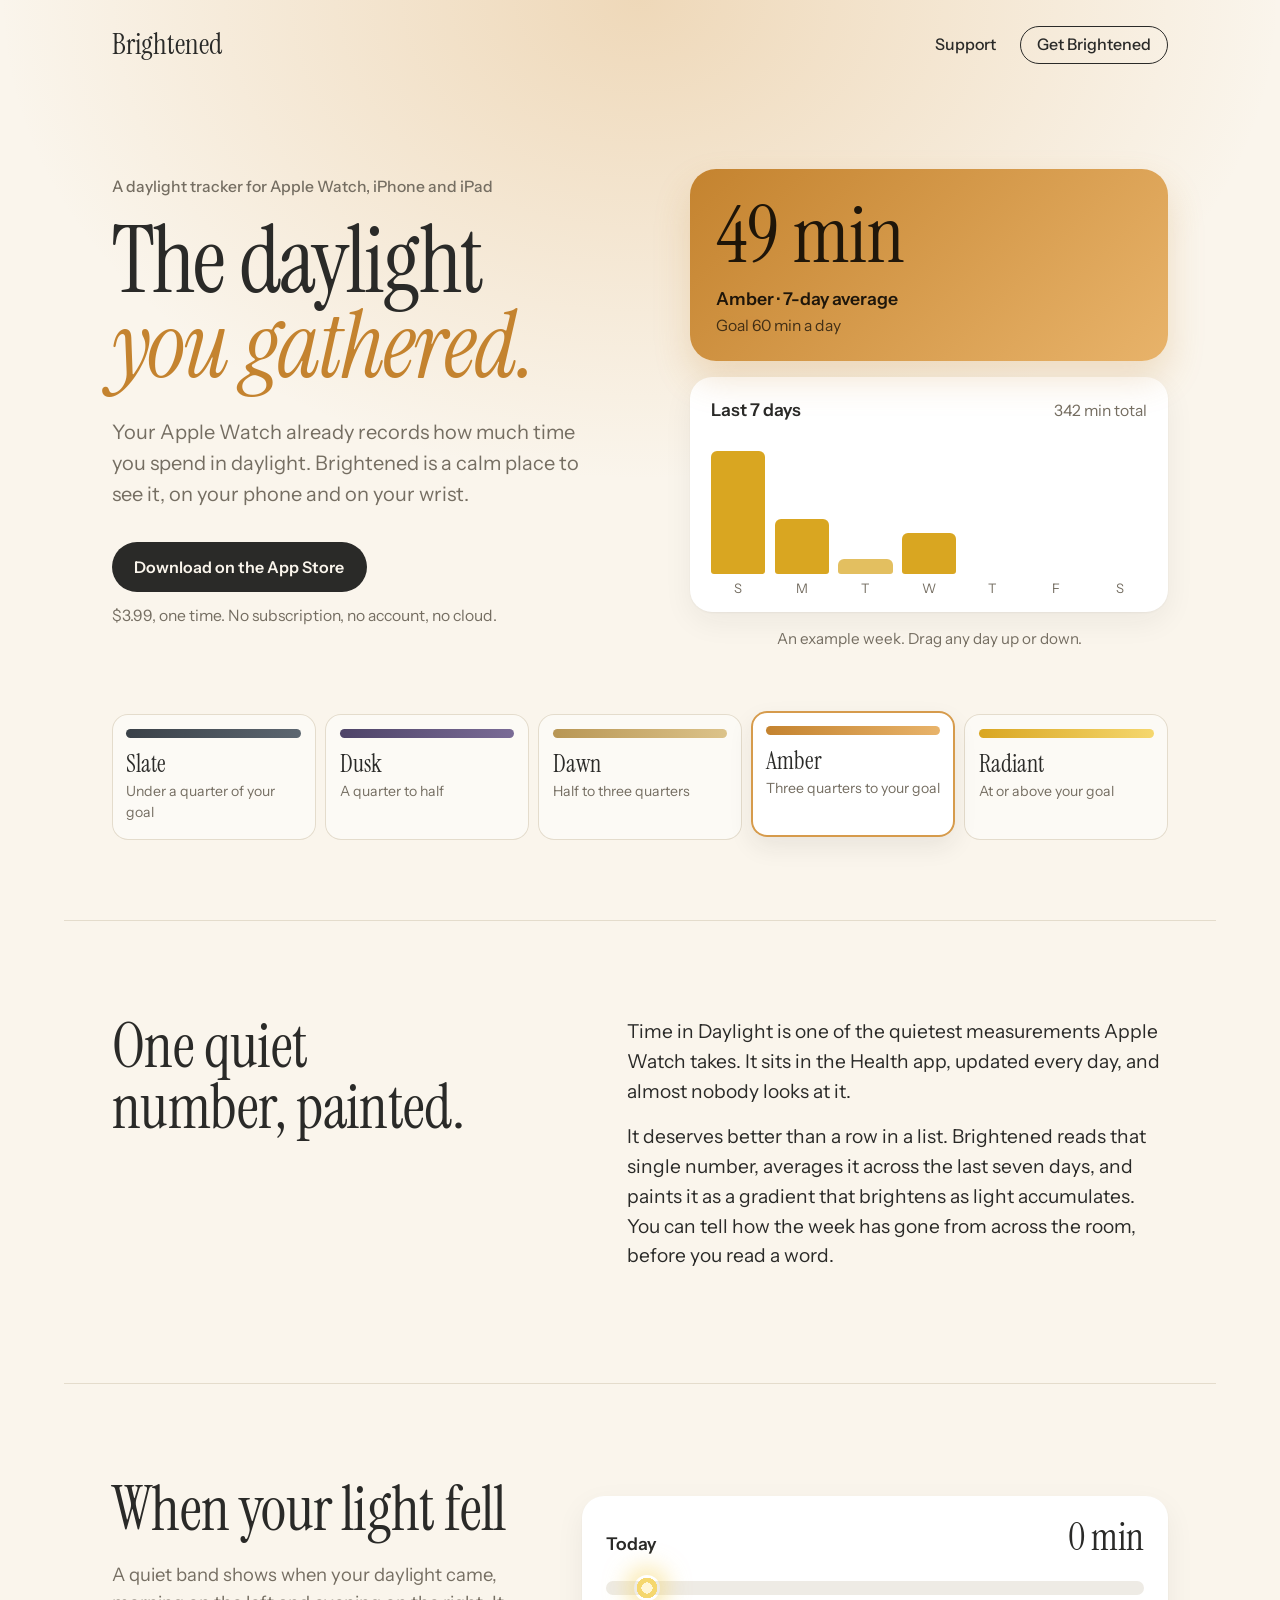
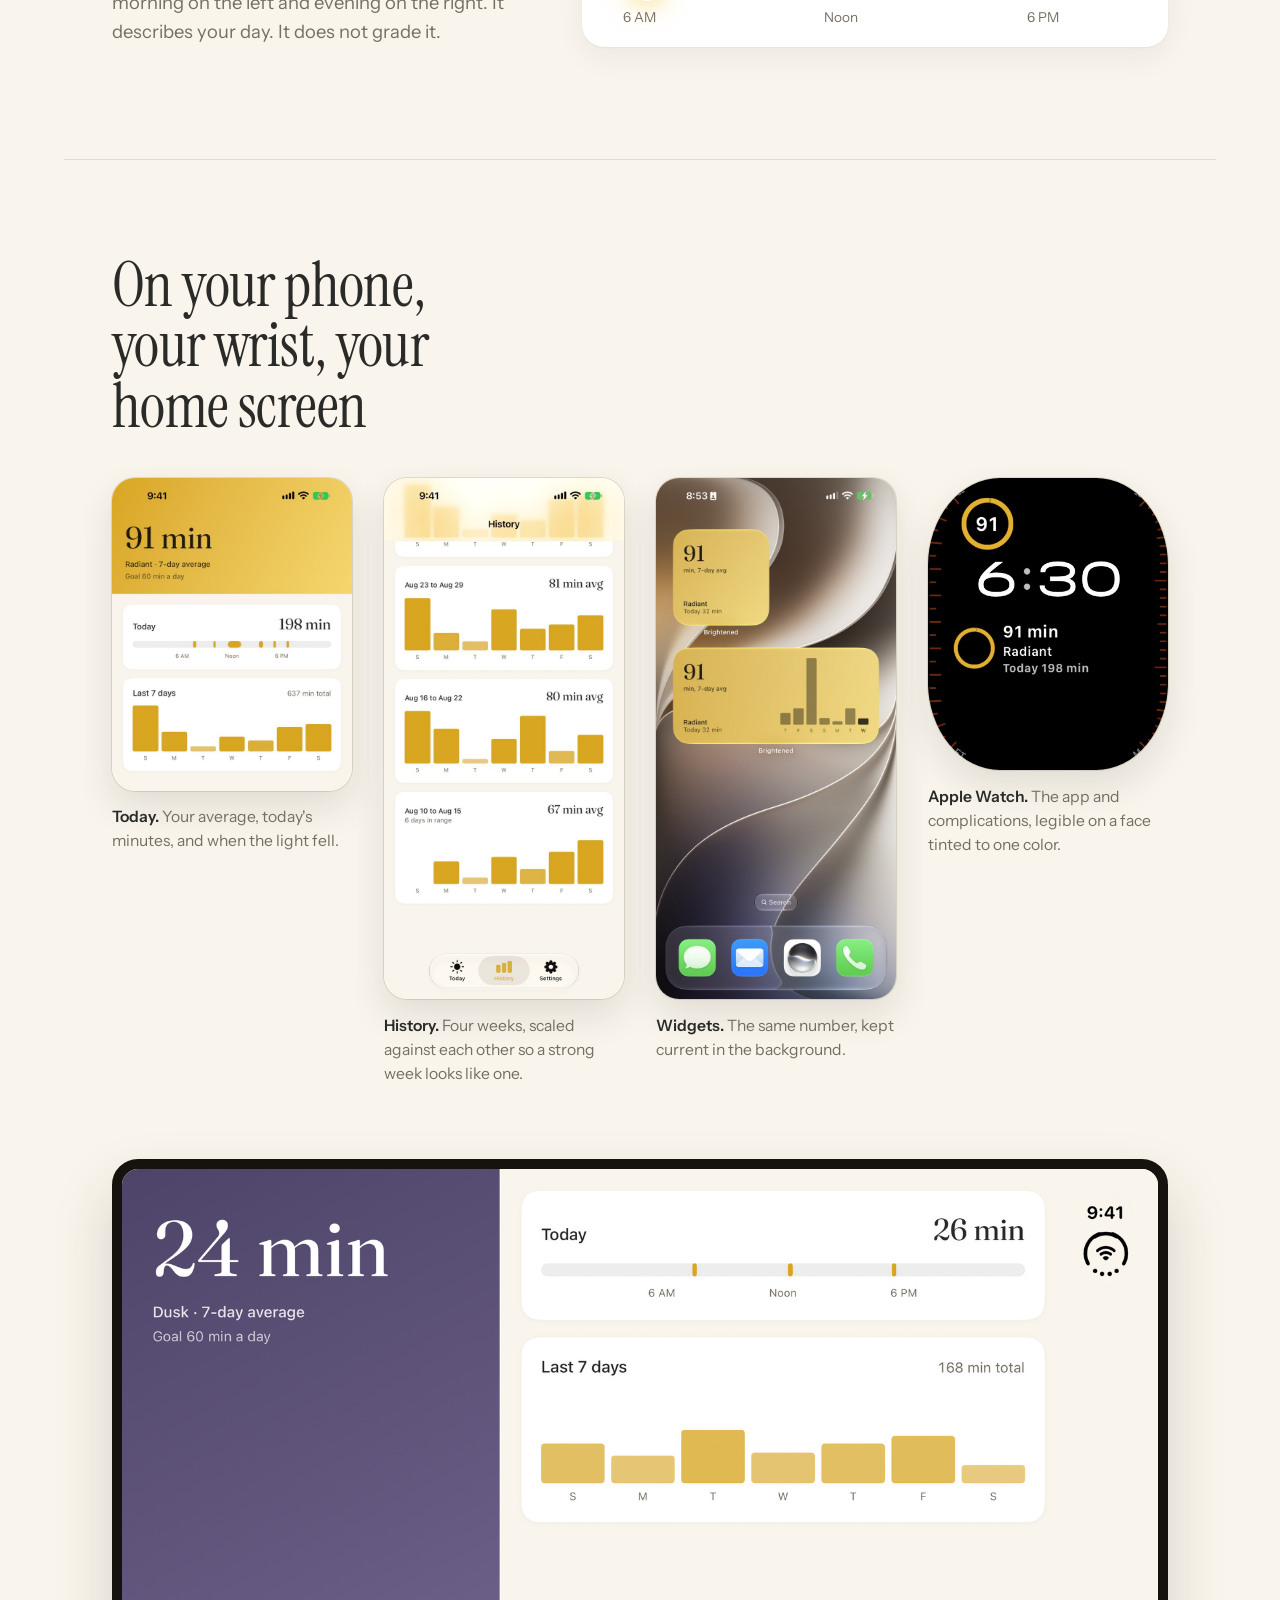
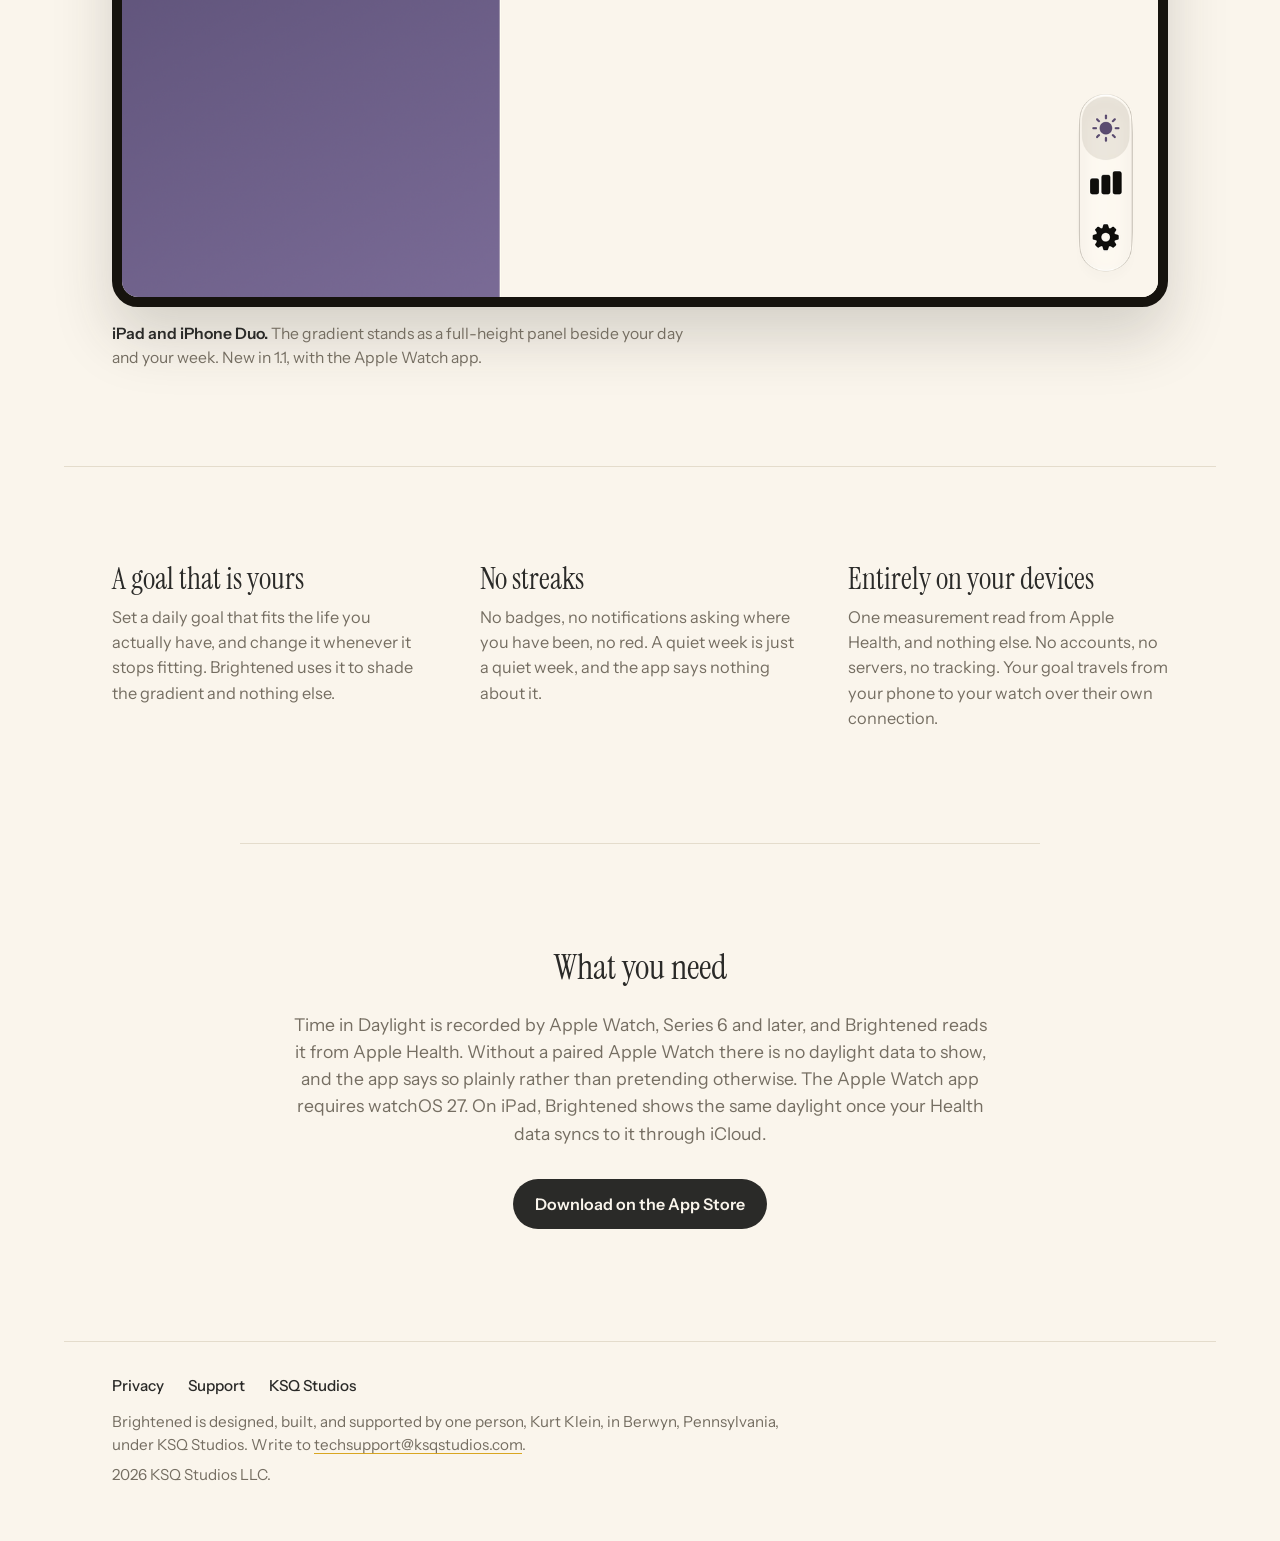
==== commit fa8e2d83: "Redesign the site: an example week that brightens, and the day's arc" ====
--- a/index.html
+++ b/index.html
@@ -1,15 +1,15 @@
-<!DOCTYPE html>
+<!doctype html>
 <html lang="en">
 <head>
 <meta charset="utf-8">
 <meta name="viewport" content="width=device-width, initial-scale=1">
-<title>Brightened: the daylight you gathered</title>
+<title>Brightened, the daylight you gathered</title>
 <meta name="description" content="A daylight tracker for iPhone, iPad, and Apple Watch, built on the Time in Daylight your watch already records. A gradient that brightens as light accumulates.">
 <link rel="canonical" href="https://brightened.app">
-<meta name="theme-color" content="#FAF5EC">
+<meta name="theme-color" content="#faf5ec">
 <meta property="og:type" content="website">
 <meta property="og:url" content="https://brightened.app">
-<meta property="og:title" content="Brightened: the daylight you gathered">
+<meta property="og:title" content="Brightened, the daylight you gathered">
 <meta property="og:description" content="A daylight tracker for iPhone, iPad, and Apple Watch, built on the Time in Daylight your watch already records.">
 <meta property="og:image" content="https://brightened.app/og-image.png">
 <meta property="og:image:width" content="1200">
@@ -20,147 +20,180 @@
 <link rel="apple-touch-icon" href="/apple-touch-icon.png">
 <link rel="preconnect" href="https://fonts.googleapis.com">
 <link rel="preconnect" href="https://fonts.gstatic.com" crossorigin>
-<link href="https://fonts.googleapis.com/css2?family=Fraunces:opsz,wght@9..144,300;9..144,400;9..144,500&family=Inter:wght@400;500;600&display=swap" rel="stylesheet">
+<link href="https://fonts.googleapis.com/css2?family=Instrument+Serif:ital@0;1&family=Instrument+Sans:wght@400..600&display=swap" rel="stylesheet">
 <link rel="stylesheet" href="/styles.css">
+<script defer src="/scripts.js"></script>
 </head>
 <body>
 
-<header class="site-head">
-  <div class="wrap">
-    <a class="wordmark" href="/">Brightened</a>
-    <nav class="head-links">
-      <a href="#idea">The idea</a>
-      <a href="#app">The app</a>
+<!-- The light in the room. Its color follows the stage of the week in the
+     hero, so the page brightens as the average does. -->
+<div class="glow" aria-hidden="true"></div>
+
+<header class="bar">
+  <div class="bar-inner">
+    <a class="mark" href="/">Brightened</a>
+    <nav aria-label="Site">
       <a href="/support">Support</a>
-      <a href="/privacy">Privacy</a>
+      <a class="bar-cta" href="https://apps.apple.com/us/app/brightened/id6803251051" rel="noopener">Get Brightened</a>
     </nav>
   </div>
 </header>
 
 <main>
 
-<div class="hero wrap">
-  <p class="eyebrow">A daylight tracker</p>
-  <h1>The daylight<br><em>you gathered.</em></h1>
-  <p class="lede">Your Apple Watch already records how much time you spend in daylight. Brightened is a calm place to see it, on your phone and on your wrist.</p>
-  <a class="cta" href="https://apps.apple.com/us/app/brightened/id6803251051" rel="noopener">Download on the App Store</a>
-  <p class="cta-note">$3.99, one time. No subscription, no account, no cloud.</p>
-</div>
-
-<div class="arc-block wrap">
-  <p class="arc-label">Seven-day average</p>
-  <div class="arc" role="img" aria-label="The gradient runs from slate through dusk, dawn, and amber to radiant as daylight accumulates."></div>
-  <div class="arc-scale">
-    <span>Slate</span><span>Dusk</span><span>Dawn</span><span>Amber</span><span>Radiant</span>
-  </div>
-</div>
-
-<hr class="rule">
-
-<section class="section" id="idea">
-  <div class="wrap prose">
-    <h2 class="section-title">The idea</h2>
-    <p>Time in Daylight is one of the quietest measurements Apple Watch takes. It sits in the Health app, updated every day, and almost nobody looks at it.</p>
-    <p>It deserves better than a row in a list. How much light you got is the kind of thing you want to know at a glance, on the way out the door, without doing arithmetic.</p>
-    <p class="dim">So Brightened does one thing. It reads that single number, averages it across the last seven days, and paints it as a gradient that brightens as light accumulates. You can tell how the week has gone from across the room, before you read a word.</p>
-  </div>
-</section>
-
-<hr class="rule">
-
-<section class="section" id="app">
-  <div class="wrap">
-    <h2 class="section-title">The app</h2>
+  <section class="hero">
+    <div class="hero-text">
+      <p class="eyebrow">A daylight tracker for Apple Watch, iPhone and iPad</p>
+      <h1>The daylight<br><em>you gathered.</em></h1>
+      <p class="lede">
+        Your Apple Watch already records how much time you spend in daylight.
+        Brightened is a calm place to see it, on your phone and on your wrist.
+      </p>
+      <p class="buy">
+        <a class="button" href="https://apps.apple.com/us/app/brightened/id6803251051" rel="noopener">Download on the App Store</a>
+        <span>$3.99, one time. No subscription, no account, no cloud.</span>
+      </p>
+    </div>
+
+    <!-- An example week. The days rise one at a time and the panel moves
+         through the stages as the average passes each quarter of the goal,
+         the same rule the app uses. Each day can be dragged afterwards. -->
+    <figure class="week" id="week">
+      <div class="panel" id="panel" data-stage="radiant">
+        <p class="avg"><span id="avg">91</span> min</p>
+        <p class="stage-line"><span id="stage-name">Radiant</span> · 7-day average</p>
+        <p class="goal-line">Goal <span id="goal">60</span> min a day</p>
+      </div>
+      <div class="days-card">
+        <div class="days-head">
+          <p>Last 7 days</p>
+          <p class="total"><span id="total">637</span> min total</p>
+        </div>
+        <div class="days" id="days">
+          <!-- data-min is the day's daylight in minutes -->
+          <button type="button" class="day" data-min="180"><span class="fill"></span><span class="lab">S</span></button>
+          <button type="button" class="day" data-min="80"><span class="fill"></span><span class="lab">M</span></button>
+          <button type="button" class="day" data-min="22"><span class="fill"></span><span class="lab">T</span></button>
+          <button type="button" class="day" data-min="60"><span class="fill"></span><span class="lab">W</span></button>
+          <button type="button" class="day" data-min="50"><span class="fill"></span><span class="lab">T</span></button>
+          <button type="button" class="day" data-min="115"><span class="fill"></span><span class="lab">F</span></button>
+          <button type="button" class="day" data-min="130"><span class="fill"></span><span class="lab">S</span></button>
+        </div>
+      </div>
+      <figcaption>An example week. Drag any day up or down.</figcaption>
+    </figure>
+  </section>
+
+  <!-- The five stages. The one the week above sits in is marked. -->
+  <section class="stages" aria-label="The five stages">
+    <ol class="scale" id="scale">
+      <li data-stage="slate"><span class="chip"></span><b>Slate</b><i>Under a quarter of your goal</i></li>
+      <li data-stage="dusk"><span class="chip"></span><b>Dusk</b><i>A quarter to half</i></li>
+      <li data-stage="dawn"><span class="chip"></span><b>Dawn</b><i>Half to three quarters</i></li>
+      <li data-stage="amber"><span class="chip"></span><b>Amber</b><i>Three quarters to your goal</i></li>
+      <li data-stage="radiant"><span class="chip"></span><b>Radiant</b><i>At or above your goal</i></li>
+    </ol>
+  </section>
+
+  <section class="idea">
+    <h2>One quiet number, painted.</h2>
+    <div class="idea-body">
+      <p>
+        Time in Daylight is one of the quietest measurements Apple Watch
+        takes. It sits in the Health app, updated every day, and almost
+        nobody looks at it.
+      </p>
+      <p>
+        It deserves better than a row in a list. Brightened reads that single
+        number, averages it across the last seven days, and paints it as a
+        gradient that brightens as light accumulates. You can tell how the
+        week has gone from across the room, before you read a word.
+      </p>
+    </div>
+  </section>
+
+  <!-- The day's arc. A sun crosses from morning to evening and lights the
+       stretches you were outside, the way the Today screen draws them. -->
+  <section class="arc-sec" id="arc">
+    <div class="arc-text">
+      <h2>When your light fell</h2>
+      <p>
+        A quiet band shows when your daylight came, morning on the left and
+        evening on the right. It describes your day. It does not grade it.
+      </p>
+    </div>
+    <div class="arc-card">
+      <div class="arc-head"><p>Today</p><p class="arc-total"><span id="arc-min">0</span> min</p></div>
+      <div class="arc-track" id="arc-track">
+        <!-- data-from and data-to are minutes after midnight -->
+        <span class="seg" data-from="465" data-to="490"></span>
+        <span class="seg" data-from="595" data-to="612"></span>
+        <span class="seg" data-from="705" data-to="768"></span>
+        <span class="seg" data-from="850" data-to="871"></span>
+        <span class="seg" data-from="935" data-to="958"></span>
+        <span class="seg" data-from="1010" data-to="1059"></span>
+        <span class="sun" id="sun"></span>
+      </div>
+      <div class="arc-ticks"><span>6 AM</span><span>Noon</span><span>6 PM</span></div>
+    </div>
+  </section>
+
+  <section class="app">
+    <h2>On your phone, your wrist, your home screen</h2>
     <div class="shots">
-      <div class="shot">
-        <figure>
-          <img src="/images/today.jpg" alt="The Today screen showing a 91 minute seven-day average on a radiant gold gradient, with today's minutes and the day's arc below.">
-          <figcaption><strong>Today</strong>Your seven-day average, today's minutes, and when your daylight actually fell.</figcaption>
-        </figure>
-      </div>
-      <div class="shot">
-        <figure>
-          <img src="/images/history.jpg" alt="The History screen showing four weekly cards, each with seven daily bars in gold.">
-          <figcaption><strong>History</strong>Four weeks of days, all scaled against each other so a strong week looks like one.</figcaption>
-        </figure>
-      </div>
-      <div class="shot">
-        <figure>
-          <img src="/images/widget.jpg" alt="Small and medium Brightened widgets on a home screen, showing the weekly average on a gold gradient.">
-          <figcaption><strong>Widgets</strong>The same number and the same gradient, on your home screen, kept current in the background.</figcaption>
-        </figure>
-      </div>
-    </div>
-    <div class="shots shots-more">
-      <div class="shot">
-        <figure>
-          <img src="/images/ipad.jpg" alt="Brightened on iPad in landscape: the seven-day average of 91 minutes on a full-height radiant gold panel at left, with today's arc and the last seven days beside it.">
-          <figcaption><strong>iPad</strong>On a larger screen the gradient stands beside your day and your week, and History lays its weeks out side by side.</figcaption>
-        </figure>
-      </div>
-      <div class="shot shot-watch">
-        <figure>
-          <img src="/images/watch.jpg" alt="An Apple Watch face showing Brightened complications: a ring around the number 91, and a wider complication reading 91 min, Radiant, today 198 min.">
-          <figcaption><strong>Apple Watch</strong>The weekly average as an app and as complications, legible even on a face tinted to one color.</figcaption>
-        </figure>
-      </div>
-    </div>
-  </div>
-</section>
-
-<hr class="rule">
-
-<section class="section">
-  <div class="wrap">
-    <h2 class="section-title">Also</h2>
-    <div class="features">
-      <div class="feature">
-        <div class="swatch s-radiant"></div>
-        <h3>The day's arc</h3>
-        <p>A quiet band showing when your daylight fell across the day. Morning on the left, evening on the right. It describes your day. It does not grade it.</p>
-      </div>
-      <div class="feature">
-        <div class="swatch s-amber"></div>
-        <h3>A goal that is yours</h3>
-        <p>Set a daily goal that fits the life you actually have, and change it whenever it stops fitting. Brightened uses it to shade the gradient and nothing else.</p>
-      </div>
-      <div class="feature">
-        <div class="swatch s-dawn"></div>
-        <h3>No streaks</h3>
-        <p>No badges, no notifications asking where you have been, no red. A quiet week is just a quiet week, and the app says nothing about it.</p>
-      </div>
-      <div class="feature">
-        <div class="swatch s-slate"></div>
-        <h3>Entirely on your devices</h3>
-        <p>Brightened reads one measurement from Apple Health and nothing else. No accounts, no servers, no tracking. Your goal travels from your phone to your watch over their own connection, and nothing goes anywhere else.</p>
-      </div>
-    </div>
-  </div>
-</section>
-
-<hr class="rule">
-
-<section class="section">
-  <div class="wrap">
-    <div class="requirement">
-      <h3>What you need</h3>
-      <p>Time in Daylight is recorded by Apple Watch, Series 6 and later. Brightened reads it from Apple Health. Without a paired Apple Watch there is no daylight data to show, so the app will tell you so plainly rather than pretending otherwise. The Apple Watch app requires watchOS 27. Brightened also runs on iPad, where it shows the same daylight once your Health data syncs to it through iCloud.</p>
-    </div>
-  </div>
-</section>
+      <figure><img src="/images/today.jpg" alt="The Today screen: a 91 minute seven-day average on a radiant gold gradient, with today's minutes and the day's arc below." width="660" height="860" loading="lazy"><figcaption><b>Today.</b> Your average, today's minutes, and when the light fell.</figcaption></figure>
+      <figure><img src="/images/history.jpg" alt="History: four weekly cards, each with seven daily bars in gold." width="660" height="1434" loading="lazy"><figcaption><b>History.</b> Four weeks, scaled against each other so a strong week looks like one.</figcaption></figure>
+      <figure><img src="/images/widget.jpg" alt="Small and medium Brightened widgets on a home screen, showing the weekly average on a gold gradient." width="660" height="1434" loading="lazy"><figcaption><b>Widgets.</b> The same number, kept current in the background.</figcaption></figure>
+      <figure class="watch"><img src="/images/watch.jpg" alt="An Apple Watch face with Brightened complications: a ring around 91, and a wider one reading 91 min, Radiant, today 198 min." width="422" height="514" loading="lazy"><figcaption><b>Apple Watch.</b> The app and complications, legible on a face tinted to one color.</figcaption></figure>
+    </div>
+    <figure class="duo">
+      <img src="/images/duo.png" alt="Brightened on the unfolded iPhone Duo: a full-height dusk panel reading 24 minutes beside today's arc and the last seven days." width="1600" height="1125" loading="lazy">
+      <figcaption><b>iPad and iPhone Duo.</b> The gradient stands as a full-height panel beside your day and your week. New in 1.1, with the Apple Watch app.</figcaption>
+    </figure>
+  </section>
+
+  <section class="also">
+    <div>
+      <h3>A goal that is yours</h3>
+      <p>Set a daily goal that fits the life you actually have, and change it whenever it stops fitting. Brightened uses it to shade the gradient and nothing else.</p>
+    </div>
+    <div>
+      <h3>No streaks</h3>
+      <p>No badges, no notifications asking where you have been, no red. A quiet week is just a quiet week, and the app says nothing about it.</p>
+    </div>
+    <div>
+      <h3>Entirely on your devices</h3>
+      <p>One measurement read from Apple Health, and nothing else. No accounts, no servers, no tracking. Your goal travels from your phone to your watch over their own connection.</p>
+    </div>
+  </section>
+
+  <section class="need">
+    <h3>What you need</h3>
+    <p>
+      Time in Daylight is recorded by Apple Watch, Series 6 and later, and
+      Brightened reads it from Apple Health. Without a paired Apple Watch
+      there is no daylight data to show, and the app says so plainly rather
+      than pretending otherwise. The Apple Watch app requires watchOS 27. On
+      iPad, Brightened shows the same daylight once your Health data syncs to
+      it through iCloud.
+    </p>
+    <p class="buy">
+      <a class="button" href="https://apps.apple.com/us/app/brightened/id6803251051" rel="noopener">Download on the App Store</a>
+    </p>
+  </section>
 
 </main>
 
-<footer class="site-foot">
-  <div class="wrap">
-    <p>Brightened is designed, built, and supported by one person, Kurt Klein, in Berwyn, Pennsylvania, under <a href="https://ksqstudios.com">KSQ Studios</a>.</p>
-    <p>If you have used it and want to say hello, report a bug, or suggest something: <a href="mailto:techsupport@ksqstudios.com">techsupport@ksqstudios.com</a>.</p>
-    <div class="foot-links">
+<footer class="foot">
+  <div class="foot-inner">
+    <nav aria-label="Footer">
       <a href="/privacy">Privacy</a>
       <a href="/support">Support</a>
-      <a href="mailto:techsupport@ksqstudios.com">Email</a>
-    </div>
-    <p class="legal">© 2026 KSQ Studios LLC · Brightened</p>
+      <a href="https://ksqstudios.com">KSQ Studios</a>
+    </nav>
+    <p>Brightened is designed, built, and supported by one person, Kurt Klein, in Berwyn, Pennsylvania, under KSQ Studios. Write to <a href="mailto:techsupport@ksqstudios.com">techsupport@ksqstudios.com</a>.</p>
+    <p>2026 KSQ Studios LLC.</p>
   </div>
 </footer>
 
--- a/styles.css
+++ b/styles.css
@@ -1,264 +1,428 @@
-/* ==========================================================================
-   Brightened, brightened.app
-   Shared stylesheet for index, privacy, and support.
-
-   Palette mirrors the app exactly: cream base, the five stage gradients
-   (slate through radiant), and the same ink and muted text colors.
-   ========================================================================== */
-
-:root{
-  --cream:#FAF5EC;
-  --ink:#2A2A28;
-  --muted:#756E62;
-  --hairline:#E4DCCC;
-  --card:#FFFFFF;
-
-  --slate-top:#3A4148;   --slate-bot:#5C6670;
-  --dusk-top:#4E4468;    --dusk-bot:#7A6B96;
-  --dawn-top:#B89654;    --dawn-bot:#DCC38A;
-  --amber-top:#C4832F;   --amber-bot:#E8B36A;
-  --radiant-top:#D9A621; --radiant-bot:#F5D76E;
-
-  --display:"Fraunces",Georgia,serif;
-  --body:"Inter",-apple-system,BlinkMacSystemFont,"Segoe UI",sans-serif;
-}
-
-/* --------------------------------------------------------------------------
-   Base
-   -------------------------------------------------------------------------- */
-
-*{box-sizing:border-box}
-html{scroll-behavior:smooth}
-
-@media (prefers-reduced-motion:reduce){
-  html{scroll-behavior:auto}
-  *{animation:none !important;transition:none !important}
-}
-
-body{
-  margin:0;
-  background:var(--cream);
-  color:var(--ink);
-  font-family:var(--body);
-  font-size:17px;
-  line-height:1.65;
-  -webkit-font-smoothing:antialiased;
-}
-
-a{color:inherit}
-img{max-width:100%;display:block}
-
-.wrap{width:100%;max-width:1080px;margin:0 auto;padding:0 28px}
-.wrap-narrow{width:100%;max-width:720px;margin:0 auto;padding:0 28px}
-
-/* --------------------------------------------------------------------------
-   Header
-   -------------------------------------------------------------------------- */
-
-.site-head{padding:26px 0}
-.site-head .wrap{display:flex;align-items:center;justify-content:space-between;gap:20px}
-
-.wordmark{
-  font-family:var(--display);
-  font-size:21px;font-weight:400;
-  text-decoration:none;letter-spacing:.01em;
-}
-
-.head-links{display:flex;gap:22px;font-size:14px;color:var(--muted)}
-.head-links a{text-decoration:none}
-.head-links a:hover{color:var(--ink)}
-.head-links a:focus-visible{outline:2px solid var(--ink);outline-offset:3px}
-
-/* --------------------------------------------------------------------------
-   Hero
-   -------------------------------------------------------------------------- */
-
-.hero{padding:56px 0 24px}
-
-.eyebrow{
-  font-size:13px;letter-spacing:.14em;text-transform:uppercase;
-  color:var(--muted);margin:0 0 20px;
-}
-
-.hero h1{
-  font-family:var(--display);font-weight:400;
-  font-size:clamp(2.6rem,7vw,4.6rem);line-height:1.06;
-  margin:0 0 22px;letter-spacing:-.015em;
-}
-.hero h1 em{font-style:italic;font-weight:300}
-
-.hero .lede{
-  font-size:clamp(1.05rem,2vw,1.25rem);
-  color:var(--muted);max-width:44ch;margin:0 0 34px;
-}
-
-.cta{
-  display:inline-block;text-decoration:none;
-  background:linear-gradient(135deg,var(--radiant-top),var(--radiant-bot));
-  color:#221B08;font-weight:600;font-size:15px;
-  padding:15px 30px;border-radius:999px;
-  box-shadow:0 2px 14px rgba(217,166,33,.28);
-  transition:transform .18s ease,box-shadow .18s ease;
-}
-.cta:hover{transform:translateY(-1px);box-shadow:0 6px 22px rgba(217,166,33,.34)}
-.cta:focus-visible{outline:2px solid var(--ink);outline-offset:3px}
-
-.cta-note{font-size:13.5px;color:var(--muted);margin:14px 0 0}
-
-/* --------------------------------------------------------------------------
-   Signature: the stage gradient bar
-   -------------------------------------------------------------------------- */
-
-.arc-block{padding:52px 0 72px}
-
-.arc-label{
-  font-size:12px;letter-spacing:.12em;text-transform:uppercase;
-  color:var(--muted);margin:0 0 14px;
-}
-
-.arc{
-  position:relative;height:74px;border-radius:16px;overflow:hidden;
-  background:linear-gradient(135deg,
-    var(--slate-top) 0%, var(--dusk-top) 25%,
-    var(--dawn-top) 50%, var(--amber-top) 75%, var(--radiant-top) 100%);
-}
-
-.arc-scale{
-  display:flex;justify-content:space-between;
-  font-size:12px;color:var(--muted);margin-top:10px;
-}
-.arc-scale span{flex:1;text-align:center}
-.arc-scale span:first-child{text-align:left}
-.arc-scale span:last-child{text-align:right}
-
-/* --------------------------------------------------------------------------
-   Sections
-   -------------------------------------------------------------------------- */
-
-.section{padding:64px 0}
-.rule{border:0;border-top:1px solid var(--hairline);margin:0}
-
-.section-title{
-  font-family:var(--display);font-weight:400;
-  font-size:clamp(1.8rem,4vw,2.6rem);line-height:1.15;
-  margin:0 0 20px;letter-spacing:-.01em;
-}
-
-.prose{max-width:60ch}
-.prose p{margin:0 0 18px;color:var(--ink)}
-.prose p.dim{color:var(--muted)}
-
-/* --------------------------------------------------------------------------
-   Feature grid
-   -------------------------------------------------------------------------- */
-
-.features{display:grid;grid-template-columns:repeat(2,1fr);gap:26px;margin-top:38px}
-
-.feature{
-  background:var(--card);border-radius:18px;padding:26px 24px;
-  border:1px solid var(--hairline);
-}
-.feature h3{font-family:var(--display);font-weight:400;font-size:1.3rem;margin:0 0 10px}
-.feature p{margin:0;color:var(--muted);font-size:15.5px}
-
-.swatch{height:8px;border-radius:99px;margin-bottom:18px;width:56px}
-.s-slate{background:linear-gradient(135deg,var(--slate-top),var(--slate-bot))}
-.s-dusk{background:linear-gradient(135deg,var(--dusk-top),var(--dusk-bot))}
-.s-dawn{background:linear-gradient(135deg,var(--dawn-top),var(--dawn-bot))}
-.s-amber{background:linear-gradient(135deg,var(--amber-top),var(--amber-bot))}
-.s-radiant{background:linear-gradient(135deg,var(--radiant-top),var(--radiant-bot))}
-
-/* --------------------------------------------------------------------------
-   Screenshots
-   -------------------------------------------------------------------------- */
-
-.shots{display:grid;grid-template-columns:repeat(3,1fr);gap:30px;margin-top:40px}
-.shot figure{margin:0}
-.shot img{border-radius:20px;border:1px solid var(--hairline);background:#fff}
-.shot figcaption{margin-top:14px;font-size:14.5px;color:var(--muted)}
-.shot figcaption strong{
-  display:block;color:var(--ink);font-weight:500;
-  font-family:var(--display);font-size:1.05rem;margin-bottom:3px;
-}
-
-/* v1.1: the second row carries the two new platforms. iPad takes the
-   wide column at its landscape proportion; the watch sits beside it at
-   its own small scale on black, rounded like the watch display, with no
-   hairline since the face supplies its own edge. */
-.shots-more{grid-template-columns:2fr 1fr;margin-top:46px;align-items:start}
-.shot-watch img{
-  border-radius:44px;border:0;background:#000;
-  width:100%;max-width:300px;
-}
-
-/* --------------------------------------------------------------------------
-   Callout boxes
-   -------------------------------------------------------------------------- */
-
-.requirement,.callout,.contact{
-  background:var(--card);border:1px solid var(--hairline);
-  border-radius:18px;padding:28px 26px;
-}
-.requirement{max-width:62ch}
-.requirement h3{font-family:var(--display);font-weight:400;font-size:1.25rem;margin:0 0 10px}
-.requirement p{margin:0;color:var(--muted);font-size:15.5px}
-
-.callout{margin:0 0 34px;padding:24px 24px}
-.callout p{margin:0;font-size:16px}
-.callout strong{font-weight:600}
-
-.contact{margin:40px 0 0;padding:26px 24px}
-.contact h2{margin:0 0 10px;font-size:1.3rem}
-.contact p{margin:0 0 16px;color:var(--muted);font-size:16px}
-
-.mail{
-  display:inline-block;text-decoration:none;
-  background:linear-gradient(135deg,var(--radiant-top),var(--radiant-bot));
-  color:#221B08;font-weight:600;font-size:15px;
-  padding:13px 26px;border-radius:999px;
-}
-.mail:focus-visible{outline:2px solid var(--ink);outline-offset:3px}
-
-/* --------------------------------------------------------------------------
-   Document pages (privacy, support)
-   -------------------------------------------------------------------------- */
-
-.doc{padding:44px 0 30px;line-height:1.7}
-.doc h1{
-  font-family:var(--display);font-weight:400;
-  font-size:clamp(2.1rem,5vw,3rem);line-height:1.12;
-  margin:0 0 14px;letter-spacing:-.012em;
-}
-.doc h2{font-family:var(--display);font-weight:400;font-size:1.45rem;margin:44px 0 12px}
-.doc p{margin:0 0 18px}
-.doc ul,.doc ol{margin:0 0 18px;padding-left:22px}
-.doc li{margin-bottom:9px}
-.doc .updated{color:var(--muted);font-size:14px;margin:0 0 40px}
-.doc .lede{color:var(--muted);margin:0 0 40px;max-width:52ch}
-
-/* --------------------------------------------------------------------------
-   Footer
-   -------------------------------------------------------------------------- */
-
-.site-foot{padding:56px 0 70px;border-top:1px solid var(--hairline)}
-.site-foot.spaced{margin-top:56px;padding:48px 0 70px}
-.site-foot p{margin:0 0 12px;color:var(--muted);font-size:15px;max-width:60ch}
-.site-foot a{color:var(--ink)}
-
-.foot-links{display:flex;gap:22px;margin-top:22px;font-size:14px}
-.foot-links a{text-decoration:none;color:var(--muted)}
-.foot-links a:hover{color:var(--ink)}
-.foot-links a:focus-visible{outline:2px solid var(--ink);outline-offset:3px}
-
-.legal{font-size:13.5px;margin-top:26px}
-
-/* --------------------------------------------------------------------------
-   Responsive
-   -------------------------------------------------------------------------- */
-
-@media (max-width:780px){
-  .features{grid-template-columns:1fr}
-  .shots{grid-template-columns:1fr;max-width:340px}
-  .shots-more{grid-template-columns:1fr}
-  .head-links{display:none}
-}
+/*
+  brightened.app
+
+  Daylight, gathered. Cream paper and the app's five stage gradients,
+  Slate, Dusk, Dawn, Amber and Radiant. A soft light behind the page takes
+  the color of the week in the hero, so the page brightens as the average
+  does. Instrument Serif for the numbers and headings, as in the app;
+  Instrument Sans for text.
+
+  Stages follow the app's rule: the seven-day average as a share of the
+  daily goal, in quarters. Never fixed minute counts.
+
+  No analytics. The privacy policy says the site collects nothing, so keep
+  it that way.
+*/
+
+:root {
+  --cream: #faf5ec;
+  --card: #ffffff;
+  --ink: #2a2a28;
+  --muted: #756e62;
+  --hair: #e4dccc;
+  --gold: #d9a621;
+
+  --slate-1: #3a4148;   --slate-2: #5c6670;   --slate-m: #4b535c;
+  --dusk-1: #4e4468;    --dusk-2: #7a6b96;    --dusk-m: #64577f;
+  --dawn-1: #b89654;    --dawn-2: #dcc38a;    --dawn-m: #caac6f;
+  --amber-1: #c4832f;   --amber-2: #e8b36a;   --amber-m: #d69b4c;
+  --radiant-1: #d9a621; --radiant-2: #f5d76e; --radiant-m: #e7be47;
+
+  /* The current stage, set by the script. */
+  --stage-1: var(--radiant-1);
+  --stage-2: var(--radiant-2);
+  --stage-m: var(--radiant-m);
+  --on-stage: rgba(0, 0, 0, 0.85);
+
+  --serif: "Instrument Serif", "New York", Georgia, serif;
+  --sans: "Instrument Sans", -apple-system, BlinkMacSystemFont, system-ui, sans-serif;
+
+  --page: 72rem;
+  --gutter: clamp(1.25rem, 4vw, 3rem);
+}
+
+*, *::before, *::after { box-sizing: border-box; }
+
+html { -webkit-text-size-adjust: 100%; }
+
+body {
+  margin: 0;
+  background: var(--cream);
+  color: var(--ink);
+  font-family: var(--sans);
+  font-size: 1.1rem;
+  line-height: 1.55;
+  -webkit-font-smoothing: antialiased;
+  overflow-x: hidden;
+}
+
+img { max-width: 100%; height: auto; display: block; }
+
+a { color: inherit; text-decoration-color: var(--gold); text-underline-offset: 0.2em; }
+
+:focus-visible { outline: 2px solid var(--gold); outline-offset: 3px; border-radius: 3px; }
+
+h1, h2, h3 { font-family: var(--serif); font-weight: 400; margin: 0; text-wrap: balance; }
+
+p { margin: 0 0 1rem; }
+
+.button {
+  display: inline-block;
+  background: var(--ink);
+  color: var(--cream);
+  font-weight: 600;
+  font-size: 1rem;
+  text-decoration: none;
+  padding: 0.8rem 1.4rem;
+  border-radius: 999px;
+}
+
+.buy { display: flex; flex-wrap: wrap; align-items: center; gap: 0.75rem 1.25rem; margin-top: 2rem; }
+.buy span { font-size: 0.98rem; color: var(--muted); }
+
+/* ---------- The light in the room ---------- */
+
+.glow {
+  position: absolute;
+  top: -30rem;
+  left: 0;
+  right: 0;
+  height: 60rem;
+  background: radial-gradient(ellipse 50% 50% at 50% 50%, var(--stage-m), transparent);
+  opacity: 0.32;
+  pointer-events: none;
+  transition: background 0.8s ease;
+}
+
+main, .bar, .foot { position: relative; }
+
+/* ---------- Bar ---------- */
+
+.bar-inner {
+  max-width: var(--page);
+  margin: 0 auto;
+  padding: 1.4rem var(--gutter);
+  display: flex;
+  align-items: center;
+  justify-content: space-between;
+}
+
+.mark { font-family: var(--serif); font-size: 1.8rem; text-decoration: none; }
+
+.bar nav { display: flex; align-items: center; gap: 1.5rem; font-weight: 500; font-size: 1rem; }
+.bar nav a { text-decoration: none; }
+.bar-cta { border: 1px solid var(--ink); padding: 0.35rem 1rem; border-radius: 999px; }
+
+/* ---------- Hero ---------- */
+
+.hero {
+  max-width: var(--page);
+  margin: 0 auto;
+  padding: clamp(2.5rem, 7vw, 5rem) var(--gutter) clamp(2rem, 5vw, 3rem);
+  display: grid;
+  grid-template-columns: minmax(0, 1.05fr) minmax(0, 1fr);
+  gap: clamp(2.5rem, 6vw, 5rem);
+  align-items: center;
+}
+
+.eyebrow { font-size: 0.98rem; font-weight: 500; color: var(--muted); margin-bottom: 1.25rem; }
+
+.hero h1 {
+  font-size: clamp(3.4rem, 7.2vw, 6.4rem);
+  line-height: 0.92;
+  letter-spacing: -0.02em;
+}
+
+.hero h1 em { white-space: nowrap; color: var(--stage-1); transition: color 0.8s ease; }
+
+.lede { margin-top: 1.75rem; max-width: 30rem; font-size: 1.25rem; color: var(--muted); }
+
+/* The week */
+
+.week { margin: 0; }
+
+.panel {
+  border-radius: 26px;
+  padding: 1.6rem 1.6rem 1.4rem;
+  color: var(--on-stage);
+  background: linear-gradient(135deg, var(--stage-1), var(--stage-2));
+  box-shadow: 0 18px 36px color-mix(in srgb, var(--stage-1) 22%, transparent);
+  transition: color 0.6s ease;
+  position: relative;
+  overflow: hidden;
+}
+
+.avg { font-family: var(--serif); font-size: clamp(3.6rem, 7vw, 5rem); line-height: 1; margin: 0 0 0.6rem; font-variant-numeric: tabular-nums; }
+.stage-line { font-weight: 600; margin: 0; }
+.goal-line { margin: 0.15rem 0 0; opacity: 0.8; font-size: 0.98rem; }
+
+.days-card {
+  margin-top: 1rem;
+  background: var(--card);
+  border-radius: 22px;
+  padding: 1.2rem 1.3rem 0.9rem;
+  box-shadow: 0 1px 2px rgba(42, 42, 40, 0.05), 0 10px 30px rgba(42, 42, 40, 0.06);
+}
+
+.days-head { display: flex; justify-content: space-between; align-items: baseline; }
+.days-head p { margin: 0; font-weight: 600; }
+.days-head .total { font-weight: 400; color: var(--muted); font-size: 0.98rem; }
+
+.days {
+  display: grid;
+  grid-template-columns: repeat(7, minmax(0, 1fr));
+  gap: 0.6rem;
+  height: 10rem;
+  margin-top: 0.9rem;
+}
+
+.day {
+  position: relative;
+  display: flex;
+  flex-direction: column;
+  justify-content: flex-end;
+  align-items: stretch;
+  padding: 0 0 1.5rem;
+  border: 0;
+  background: none;
+  font: inherit;
+  cursor: ns-resize;
+  touch-action: none;
+}
+
+.fill {
+  display: block;
+  height: 0;
+  border-radius: 6px 6px 3px 3px;
+  background: var(--gold);
+  transition: height 0.5s cubic-bezier(0.2, 0.8, 0.2, 1);
+}
+
+.day.is-light .fill { background: #e3bf60; }
+.day.is-dragging .fill, .week.is-live .fill { transition: none; }
+.day:hover .fill { filter: brightness(1.06); }
+
+.lab { position: absolute; bottom: 0; left: 0; right: 0; text-align: center; font-size: 0.82rem; color: var(--muted); }
+
+.week figcaption { margin-top: 0.9rem; font-size: 0.95rem; color: var(--muted); text-align: center; }
+
+/* ---------- Stages ---------- */
+
+.stages {
+  max-width: var(--page);
+  margin: 0 auto;
+  padding: 1rem var(--gutter) clamp(3rem, 7vw, 5rem);
+}
+
+.scale {
+  list-style: none;
+  margin: 0;
+  padding: 0;
+  display: grid;
+  grid-template-columns: repeat(5, minmax(0, 1fr));
+  gap: 0.6rem;
+}
+
+.scale li {
+  padding: 0.9rem 0.9rem 1rem;
+  border-radius: 16px;
+  background: rgba(255, 255, 255, 0.5);
+  box-shadow: inset 0 0 0 1px var(--hair);
+  transition: background 0.4s ease, box-shadow 0.4s ease, transform 0.4s ease;
+}
+
+.scale .chip { display: block; height: 0.6rem; border-radius: 999px; margin-bottom: 0.8rem; }
+.scale b { display: block; font-family: var(--serif); font-weight: 400; font-size: 1.5rem; line-height: 1.1; }
+.scale i { display: block; font-style: normal; font-size: 0.88rem; color: var(--muted); margin-top: 0.2rem; }
+
+.scale li.is-on { background: var(--card); box-shadow: inset 0 0 0 2px var(--stage-m), 0 10px 24px rgba(42, 42, 40, 0.08); transform: translateY(-3px); }
+
+[data-stage="slate"] .chip { background: linear-gradient(90deg, var(--slate-1), var(--slate-2)); }
+[data-stage="dusk"] .chip { background: linear-gradient(90deg, var(--dusk-1), var(--dusk-2)); }
+[data-stage="dawn"] .chip { background: linear-gradient(90deg, var(--dawn-1), var(--dawn-2)); }
+[data-stage="amber"] .chip { background: linear-gradient(90deg, var(--amber-1), var(--amber-2)); }
+[data-stage="radiant"] .chip { background: linear-gradient(90deg, var(--radiant-1), var(--radiant-2)); }
+
+/* ---------- Sections ---------- */
+
+.idea, .arc-sec, .app, .also, .need {
+  max-width: var(--page);
+  margin: 0 auto;
+  padding: clamp(3.5rem, 8vw, 6rem) var(--gutter);
+  border-top: 1px solid var(--hair);
+}
+
+.idea { display: grid; grid-template-columns: minmax(0, 1fr) minmax(0, 1.2fr); gap: 1.5rem clamp(2rem, 5vw, 4rem); }
+
+h2 { font-size: clamp(2.4rem, 5vw, 3.8rem); line-height: 1; letter-spacing: -0.01em; }
+
+.idea-body p { font-size: 1.2rem; }
+
+/* The day's arc */
+
+.arc-sec { display: grid; grid-template-columns: minmax(0, 0.9fr) minmax(0, 1.3fr); gap: clamp(2rem, 5vw, 4rem); align-items: center; }
+.arc-text p { margin-top: 1.25rem; color: var(--muted); font-size: 1.15rem; }
+
+.arc-card {
+  background: var(--card);
+  border-radius: 22px;
+  padding: 1.4rem 1.5rem 1.1rem;
+  box-shadow: 0 1px 2px rgba(42, 42, 40, 0.05), 0 10px 30px rgba(42, 42, 40, 0.06);
+}
+
+.arc-head { display: flex; justify-content: space-between; align-items: baseline; }
+.arc-head p { margin: 0; font-weight: 600; }
+.arc-total { font-family: var(--serif); font-weight: 400 !important; font-size: 2.4rem; line-height: 1; font-variant-numeric: tabular-nums; }
+
+.arc-track {
+  position: relative;
+  height: 14px;
+  margin: 1.5rem 0 0.75rem;
+  border-radius: 999px;
+  background: #eeebe5;
+}
+
+.seg {
+  position: absolute;
+  top: 0;
+  bottom: 0;
+  border-radius: 999px;
+  background: var(--gold);
+  transform: scaleX(0);
+  transform-origin: left center;
+  transition: transform 0.35s ease-out;
+}
+
+.seg.is-on { transform: none; }
+
+.sun {
+  position: absolute;
+  top: 50%;
+  left: 0;
+  width: 26px;
+  height: 26px;
+  margin: -13px 0 0 -13px;
+  border-radius: 50%;
+  background: radial-gradient(circle, #fff6d6 0 30%, var(--radiant-2) 31% 55%, transparent 56%);
+  box-shadow: 0 0 22px 8px rgba(245, 215, 110, 0.55);
+  opacity: 0;
+  transition: opacity 0.5s ease;
+}
+
+.arc-sec.is-running .sun { opacity: 1; }
+
+/* The ticks sit under 6 AM, noon and 6 PM on a track that runs 5 AM to 9 PM. */
+.arc-ticks { position: relative; height: 1.4rem; font-size: 0.85rem; color: var(--muted); }
+.arc-ticks span { position: absolute; transform: translateX(-50%); }
+.arc-ticks span:nth-child(1) { left: 6.25%; }
+.arc-ticks span:nth-child(2) { left: 43.75%; }
+.arc-ticks span:nth-child(3) { left: 81.25%; }
+
+/* The app */
+
+.app h2 { max-width: 14ch; }
+
+.shots {
+  margin-top: 2.5rem;
+  display: grid;
+  grid-template-columns: repeat(4, minmax(0, 1fr));
+  gap: clamp(1rem, 2.5vw, 2rem);
+  align-items: start;
+}
+
+.shots figure { margin: 0; }
+.shots img { border-radius: clamp(14px, 1.8vw, 24px); box-shadow: 0 16px 36px rgba(42, 42, 40, 0.12), 0 0 0 1px var(--hair); }
+.shots .watch img { border-radius: 30%; background: #000; }
+.shots figcaption, .duo figcaption { margin-top: 0.9rem; font-size: 0.98rem; color: var(--muted); }
+.shots b, .duo b { color: var(--ink); font-weight: 600; }
+
+.duo { margin: clamp(3rem, 6vw, 4.5rem) 0 0; }
+.duo img { border: 10px solid #16130e; border-radius: 26px; box-shadow: 0 30px 60px rgba(42, 42, 40, 0.18); }
+.duo figcaption { max-width: 36rem; }
+
+/* Also */
+
+.also { display: grid; grid-template-columns: repeat(3, minmax(0, 1fr)); gap: 2rem clamp(1.5rem, 4vw, 3rem); }
+.also h3 { font-size: 1.9rem; line-height: 1.05; margin-bottom: 0.6rem; }
+.also p { color: var(--muted); font-size: 1.02rem; }
+
+/* What you need */
+
+.need { max-width: calc(44rem + 2 * var(--gutter)); text-align: center; }
+.need h3 { font-size: 2.2rem; margin-bottom: 1rem; }
+.need p { color: var(--muted); }
+.need .buy { justify-content: center; }
+
+/* ---------- Footer ---------- */
+
+.foot-inner {
+  max-width: var(--page);
+  margin: 0 auto;
+  padding: 2rem var(--gutter) 3rem;
+  border-top: 1px solid var(--hair);
+  font-size: 0.95rem;
+  color: var(--muted);
+}
+
+.foot nav { display: flex; flex-wrap: wrap; gap: 0.5rem 1.5rem; margin-bottom: 0.75rem; font-weight: 500; color: var(--ink); }
+.foot nav a { text-decoration: none; }
+.foot p { margin: 0 0 0.4rem; max-width: 44rem; }
+
+/* ---------- Document pages: privacy, support, event ---------- */
+
+.doc .wrap-narrow {
+  max-width: 44rem;
+  margin: 0 auto;
+  padding: clamp(2.5rem, 6vw, 4.5rem) var(--gutter) clamp(4rem, 8vw, 6rem);
+}
+
+.doc h1 { font-size: clamp(3.2rem, 8vw, 5rem); line-height: 1; }
+.doc .updated, .doc .lede { margin-top: 1rem; color: var(--muted); }
+.doc .lede { font-size: 1.2rem; max-width: none; }
+.doc h2 { font-size: clamp(1.9rem, 3.4vw, 2.4rem); margin: 2.75rem 0 0.6rem; }
+.doc h3 { font-size: 1.6rem; margin: 2rem 0 0.4rem; }
+.doc p, .doc li { color: #4a463f; }
+.doc ul, .doc ol { padding-left: 1.2rem; }
+.doc li { margin-bottom: 0.4rem; }
+
+.doc .callout {
+  margin: 2rem 0;
+  padding: 1.2rem 1.4rem;
+  border-radius: 18px;
+  background: linear-gradient(135deg, var(--radiant-1), var(--radiant-2));
+}
+
+.doc .callout p { margin: 0; color: rgba(0, 0, 0, 0.85); }
+
+.doc .contact {
+  margin-top: 3rem;
+  padding: 1.4rem;
+  border-radius: 18px;
+  background: var(--card);
+  box-shadow: inset 0 0 0 1px var(--hair);
+}
+
+.doc .contact > :first-child { margin-top: 0; }
+.doc .contact .mail { font-family: var(--serif); font-size: 1.6rem; }
+.doc .duo { margin: 2.5rem 0; }
+
+/* ---------- Small screens ---------- */
+
+@media (max-width: 56rem) {
+  .hero, .idea, .arc-sec { grid-template-columns: minmax(0, 1fr); }
+  .scale { grid-template-columns: repeat(5, minmax(9rem, 1fr)); overflow-x: auto; padding: 0.4rem 0.2rem 0.6rem; scrollbar-width: none; }
+  .scale::-webkit-scrollbar { display: none; }
+  .shots { grid-template-columns: repeat(2, minmax(0, 1fr)); }
+  .also { grid-template-columns: minmax(0, 1fr); }
+  .duo img { border-width: 6px; border-radius: 16px; }
+}
+
+@media (max-width: 34rem) {
+  .bar nav { gap: 1rem; }
+  .days { height: 8.5rem; gap: 0.45rem; }
+  .avg { font-size: 3.4rem; }
+}
+
+@media (prefers-reduced-motion: reduce) {
+  .fill, .seg, .sun, .glow, .panel, .hero h1 em, .scale li { transition: none !important; }
+}
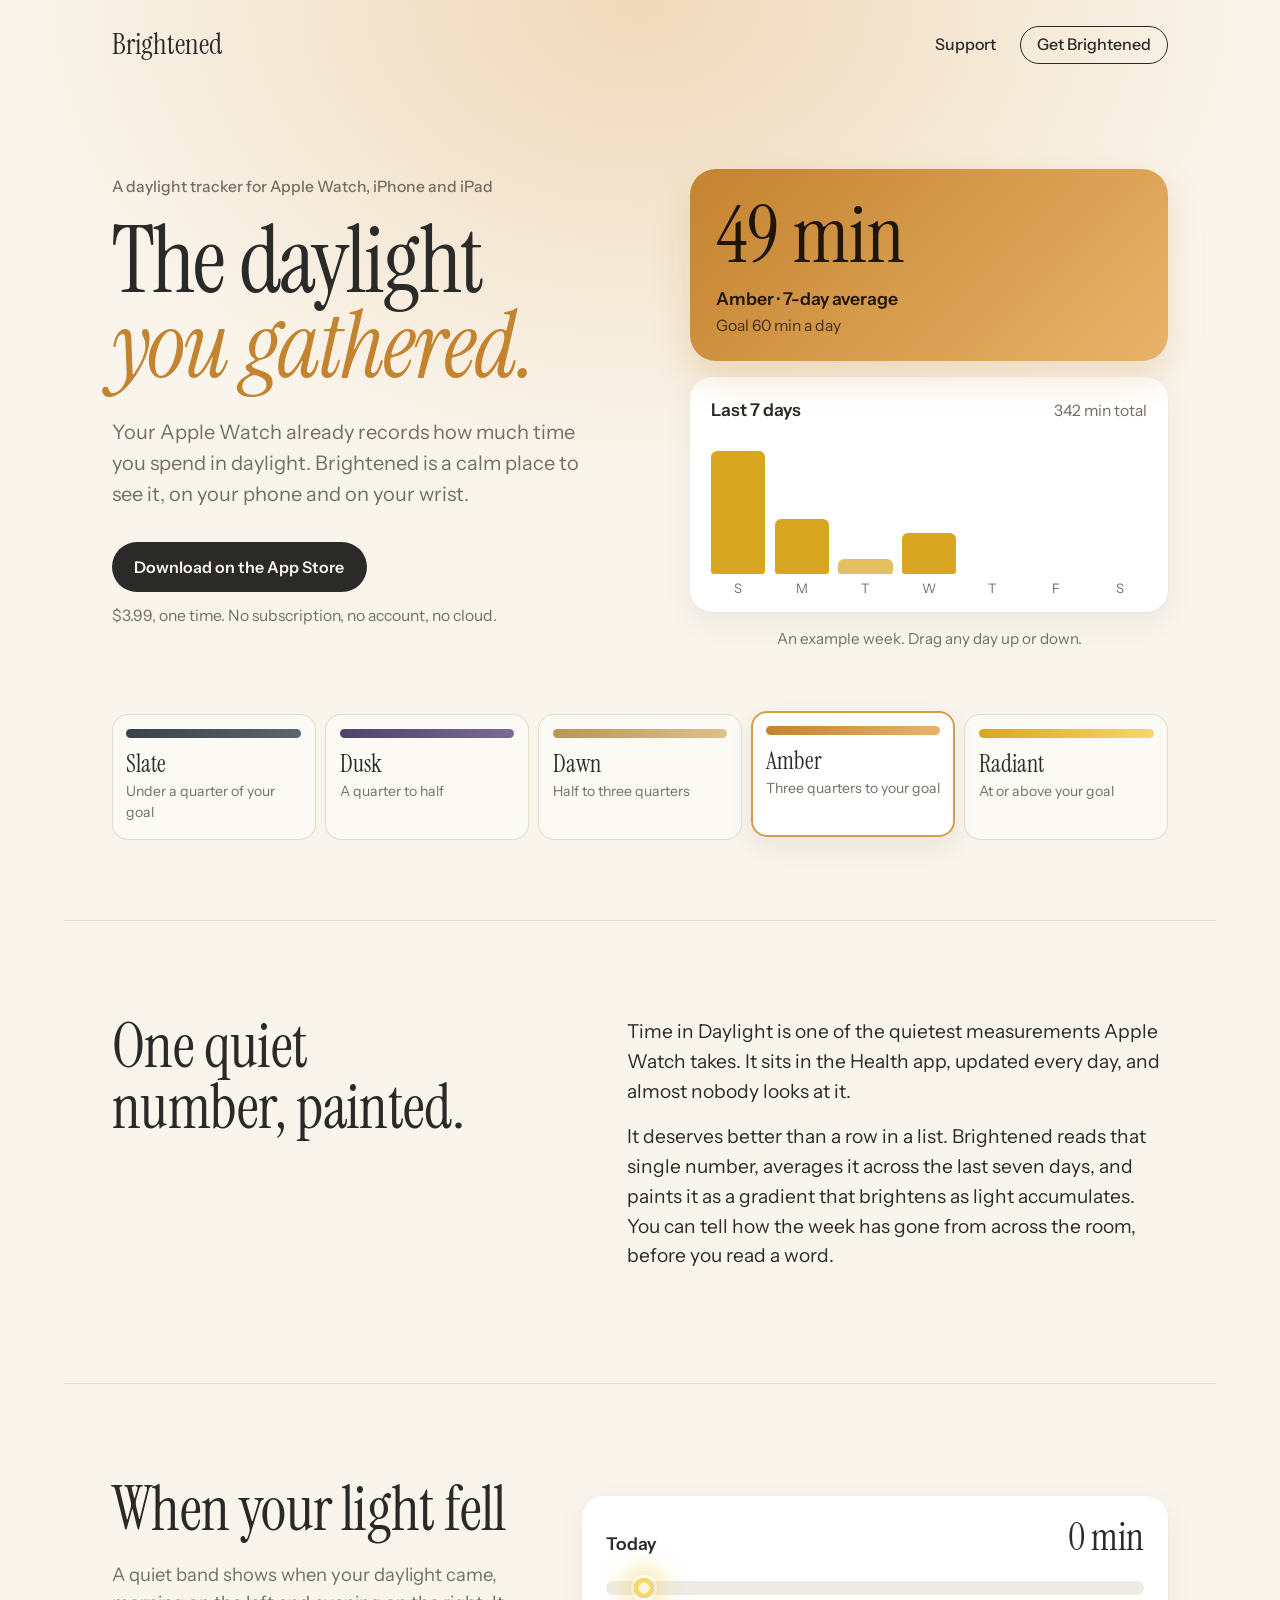
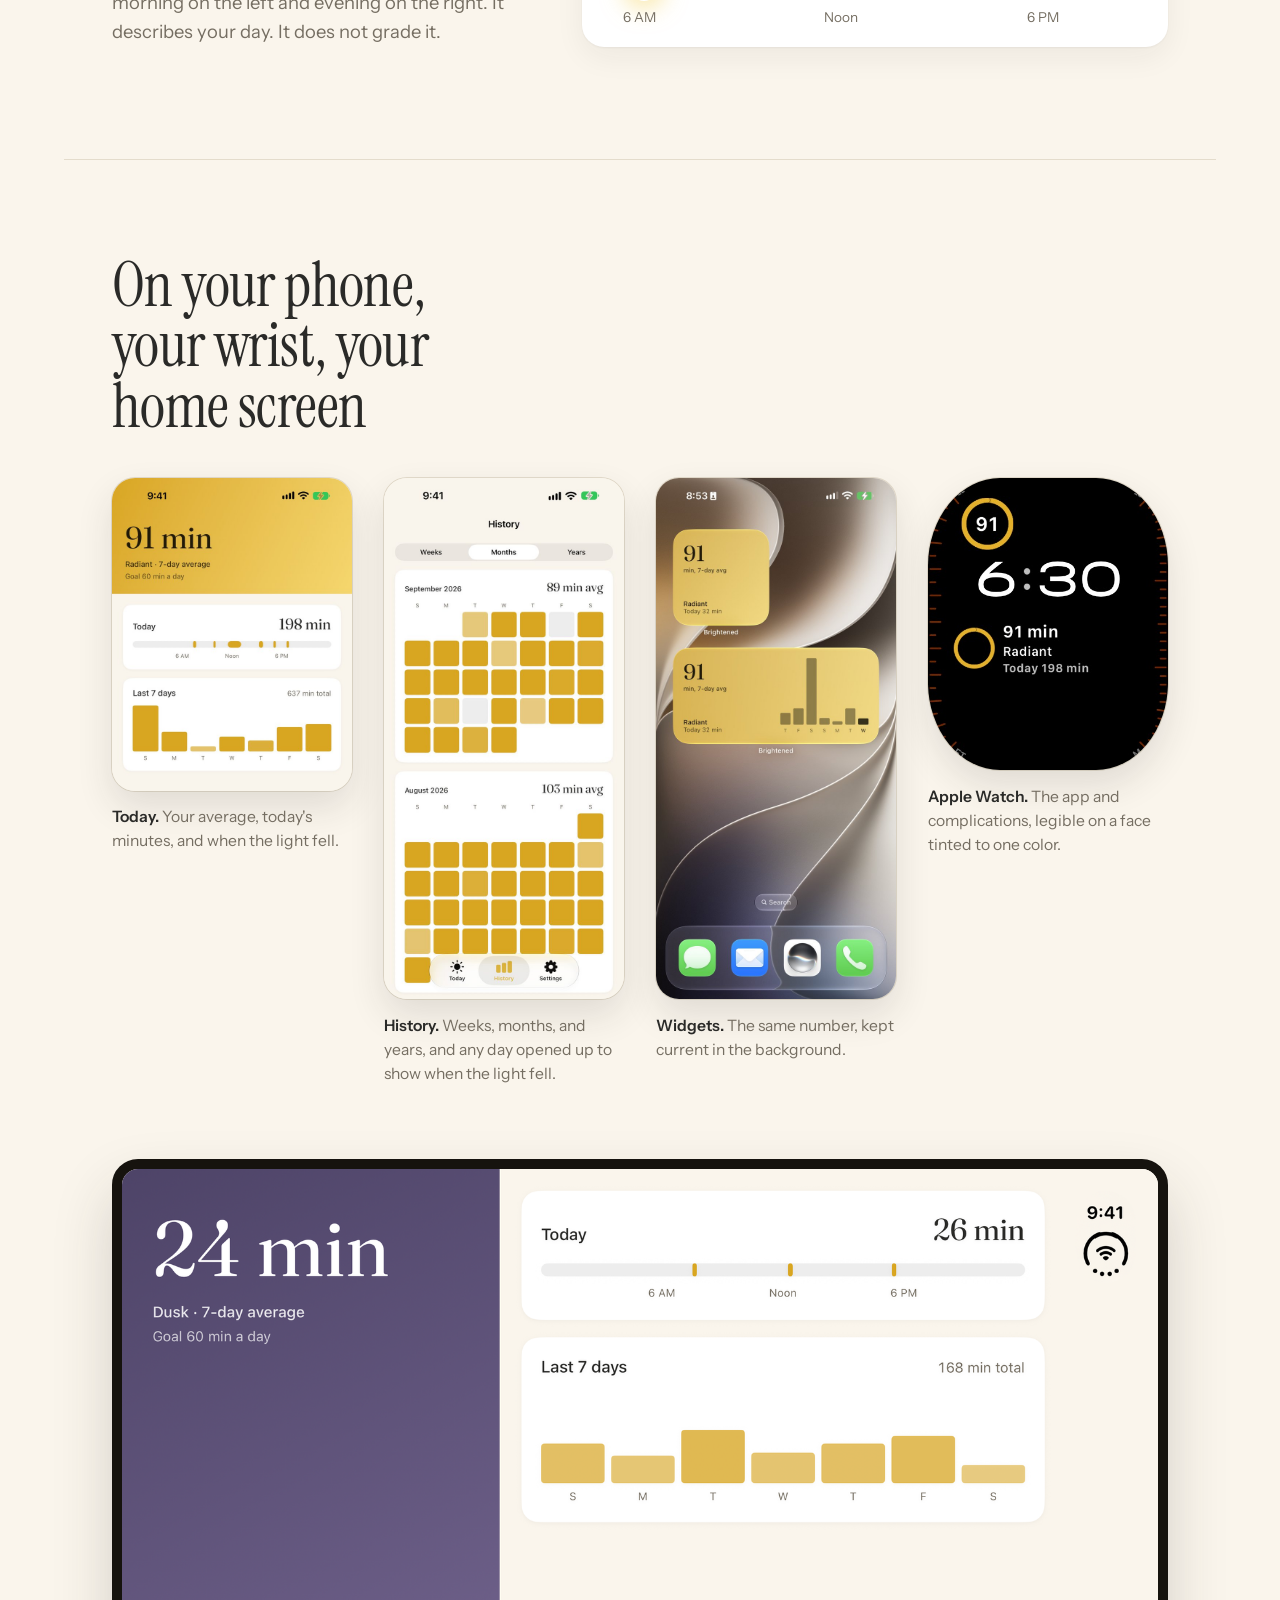
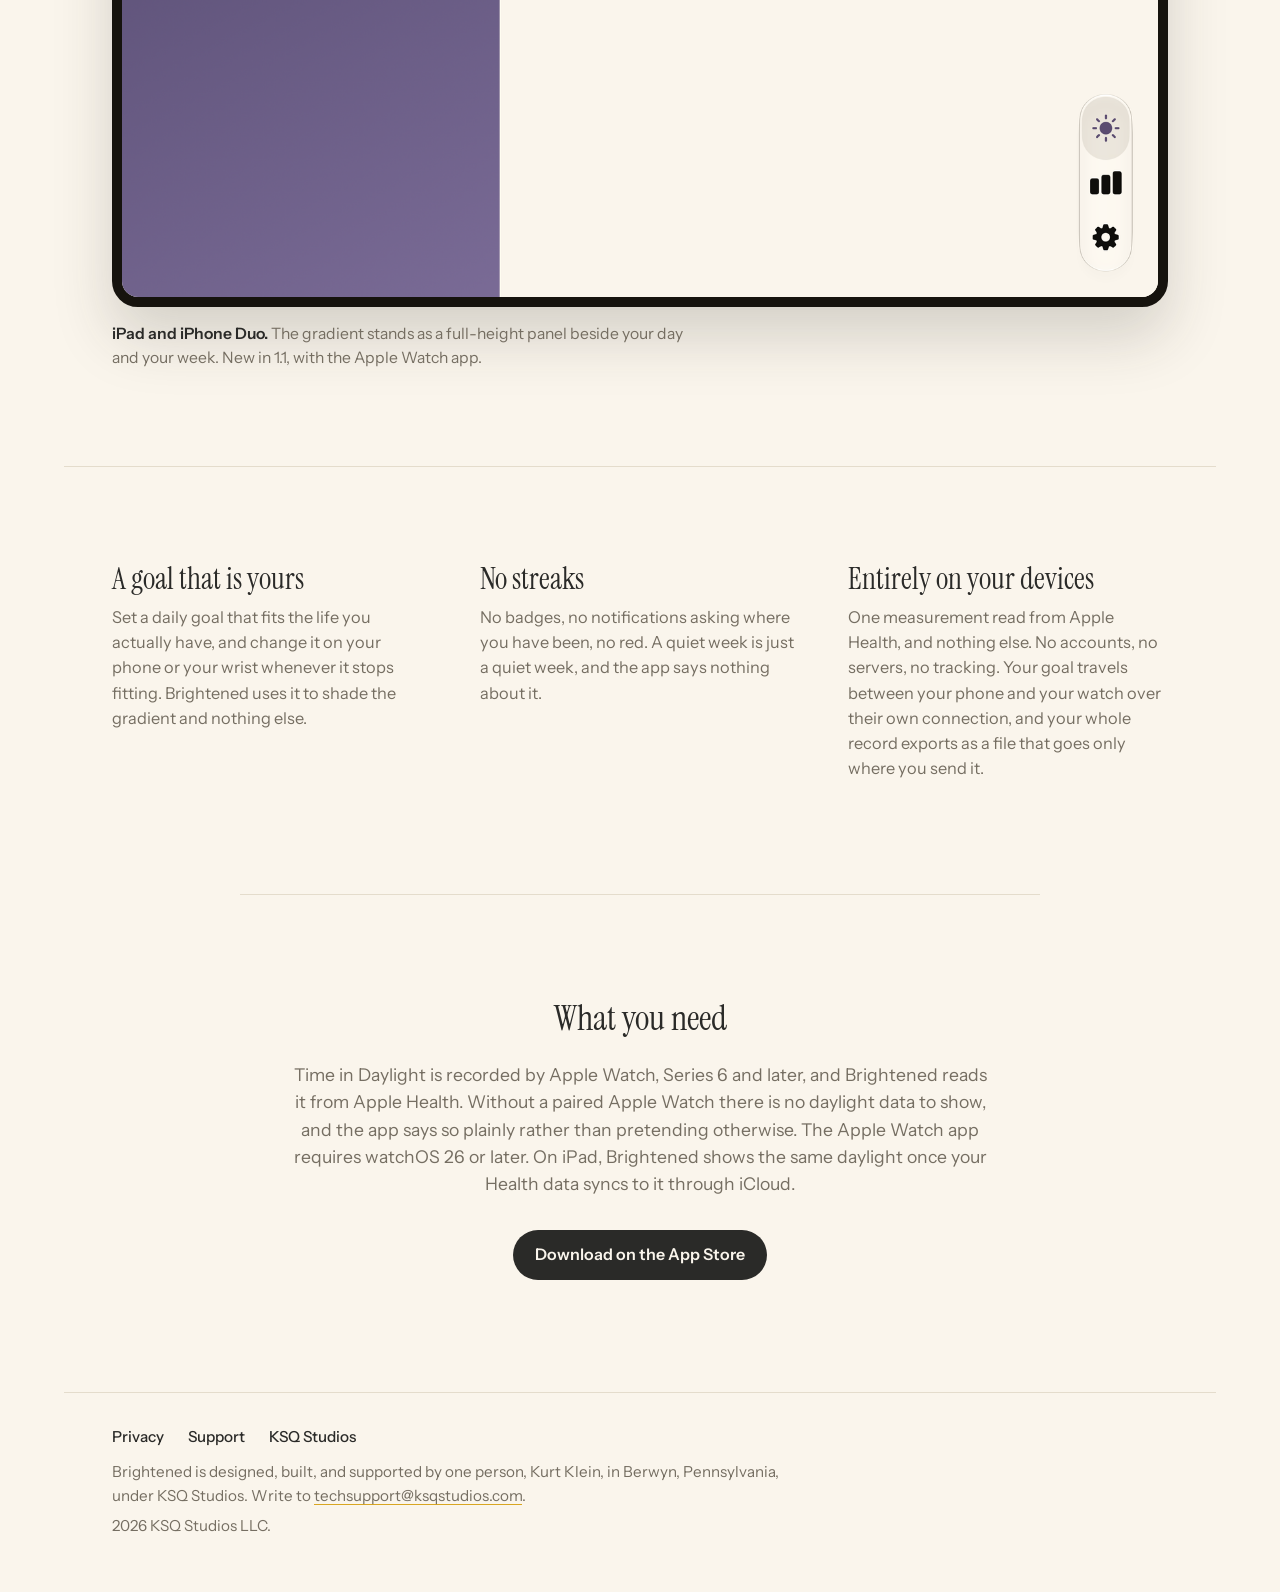
==== commit ee642db9: "Site for v1.2: History ranges, day detail, export, two-way goal, watchOS 26" ====
--- a/index.html
+++ b/index.html
@@ -143,7 +143,7 @@
     <h2>On your phone, your wrist, your home screen</h2>
     <div class="shots">
       <figure><img src="/images/today.jpg" alt="The Today screen: a 91 minute seven-day average on a radiant gold gradient, with today's minutes and the day's arc below." width="660" height="860" loading="lazy"><figcaption><b>Today.</b> Your average, today's minutes, and when the light fell.</figcaption></figure>
-      <figure><img src="/images/history.jpg" alt="History: four weekly cards, each with seven daily bars in gold." width="660" height="1434" loading="lazy"><figcaption><b>History.</b> Four weeks, scaled against each other so a strong week looks like one.</figcaption></figure>
+      <figure><img src="/images/history.jpg" alt="History by month: September 2026 at an 89 minute average and August at 103, each day a gold square shaded by its minutes." width="660" height="1434" loading="lazy"><figcaption><b>History.</b> Weeks, months, and years, and any day opened up to show when the light fell.</figcaption></figure>
       <figure><img src="/images/widget.jpg" alt="Small and medium Brightened widgets on a home screen, showing the weekly average on a gold gradient." width="660" height="1434" loading="lazy"><figcaption><b>Widgets.</b> The same number, kept current in the background.</figcaption></figure>
       <figure class="watch"><img src="/images/watch.jpg" alt="An Apple Watch face with Brightened complications: a ring around 91, and a wider one reading 91 min, Radiant, today 198 min." width="422" height="514" loading="lazy"><figcaption><b>Apple Watch.</b> The app and complications, legible on a face tinted to one color.</figcaption></figure>
     </div>
@@ -156,7 +156,7 @@
   <section class="also">
     <div>
       <h3>A goal that is yours</h3>
-      <p>Set a daily goal that fits the life you actually have, and change it whenever it stops fitting. Brightened uses it to shade the gradient and nothing else.</p>
+      <p>Set a daily goal that fits the life you actually have, and change it on your phone or your wrist whenever it stops fitting. Brightened uses it to shade the gradient and nothing else.</p>
     </div>
     <div>
       <h3>No streaks</h3>
@@ -164,7 +164,7 @@
     </div>
     <div>
       <h3>Entirely on your devices</h3>
-      <p>One measurement read from Apple Health, and nothing else. No accounts, no servers, no tracking. Your goal travels from your phone to your watch over their own connection.</p>
+      <p>One measurement read from Apple Health, and nothing else. No accounts, no servers, no tracking. Your goal travels between your phone and your watch over their own connection, and your whole record exports as a file that goes only where you send it.</p>
     </div>
   </section>
 
@@ -174,7 +174,7 @@
       Time in Daylight is recorded by Apple Watch, Series 6 and later, and
       Brightened reads it from Apple Health. Without a paired Apple Watch
       there is no daylight data to show, and the app says so plainly rather
-      than pretending otherwise. The Apple Watch app requires watchOS 27. On
+      than pretending otherwise. The Apple Watch app requires watchOS 26 or later. On
       iPad, Brightened shows the same daylight once your Health data syncs to
       it through iCloud.
     </p>
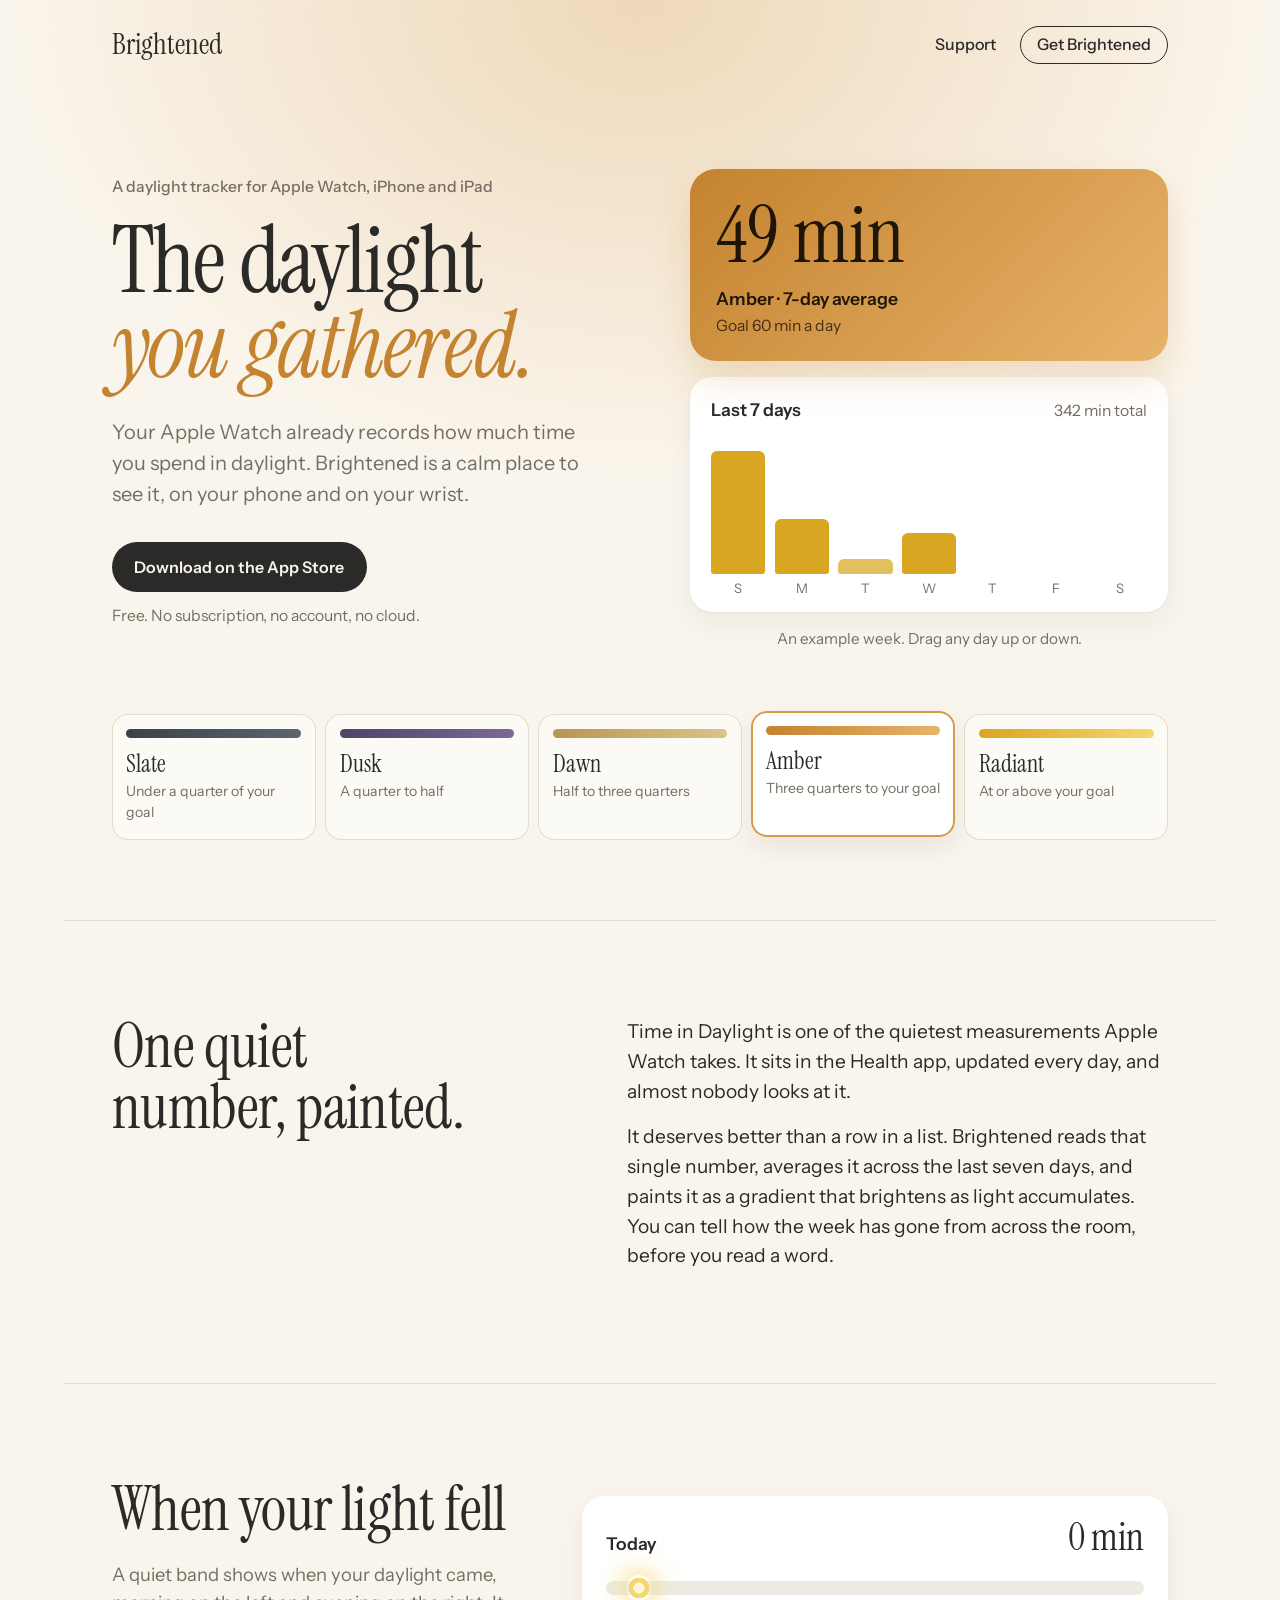
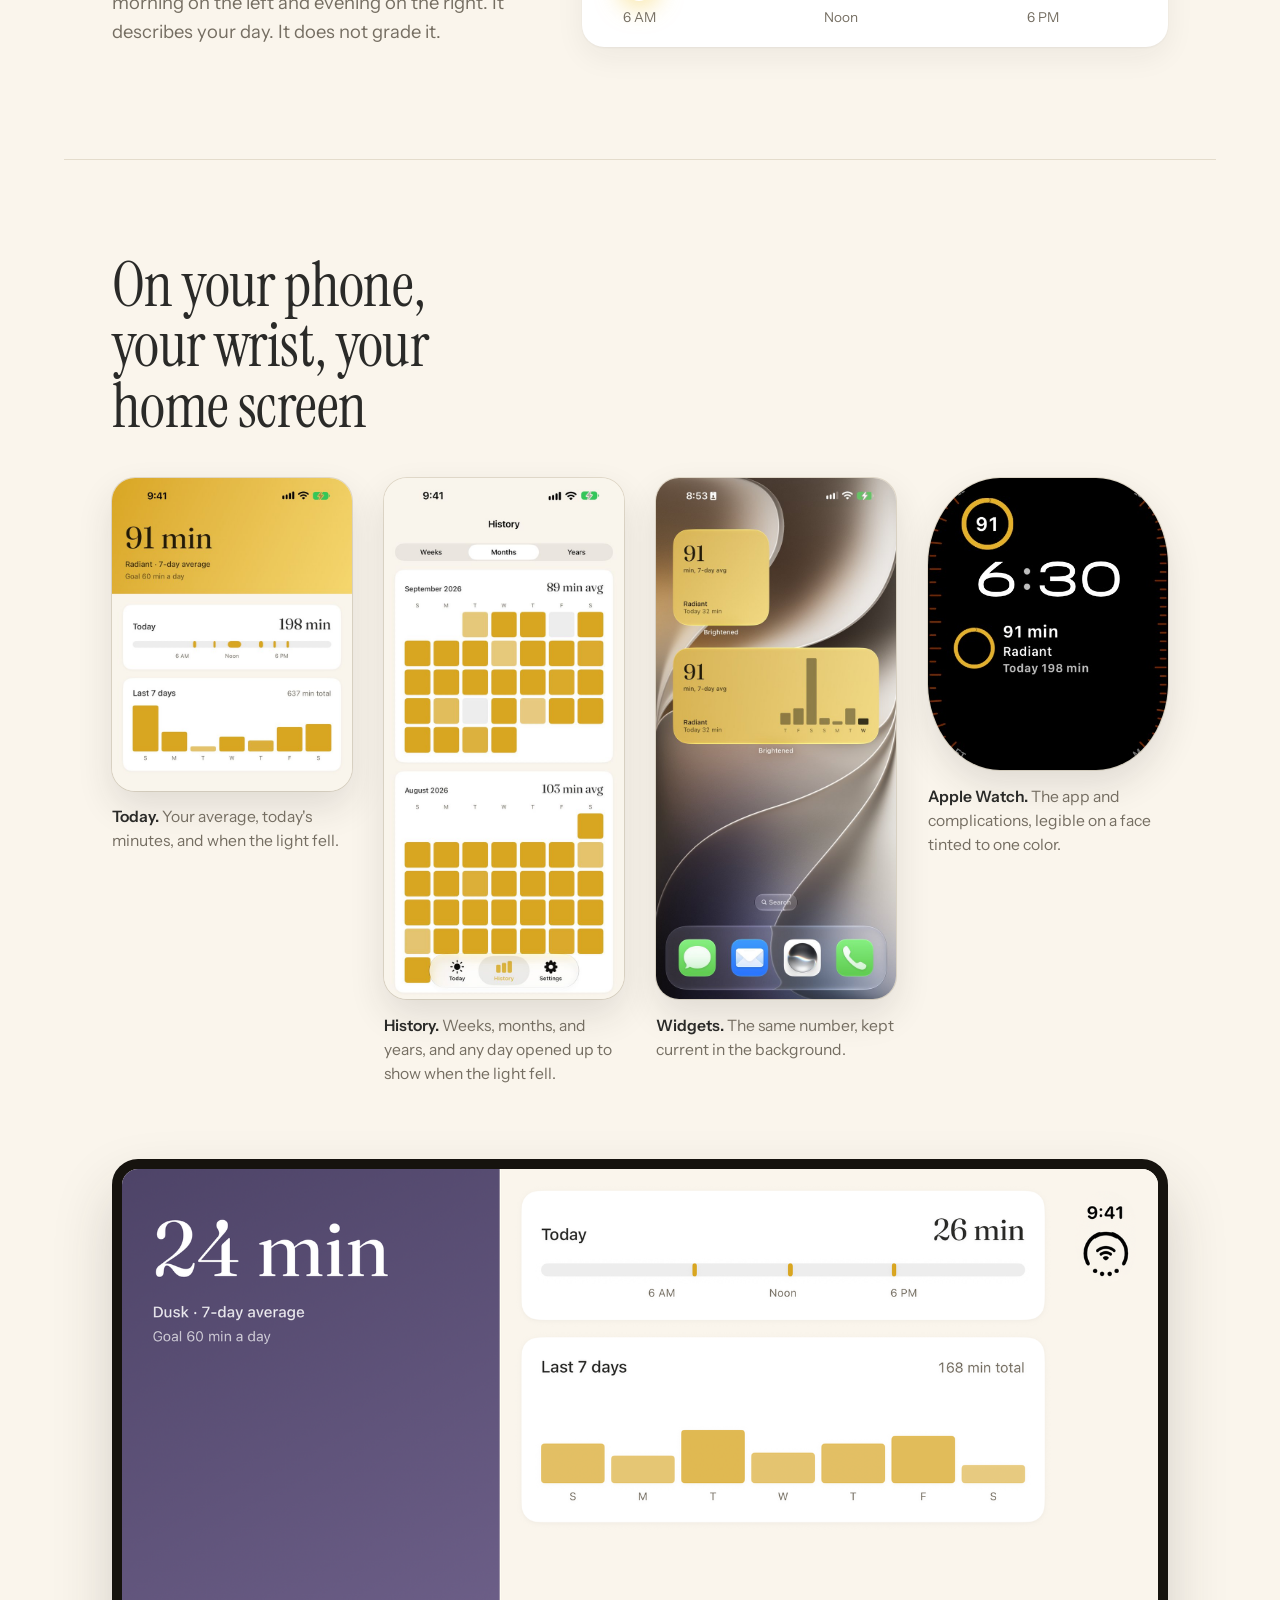
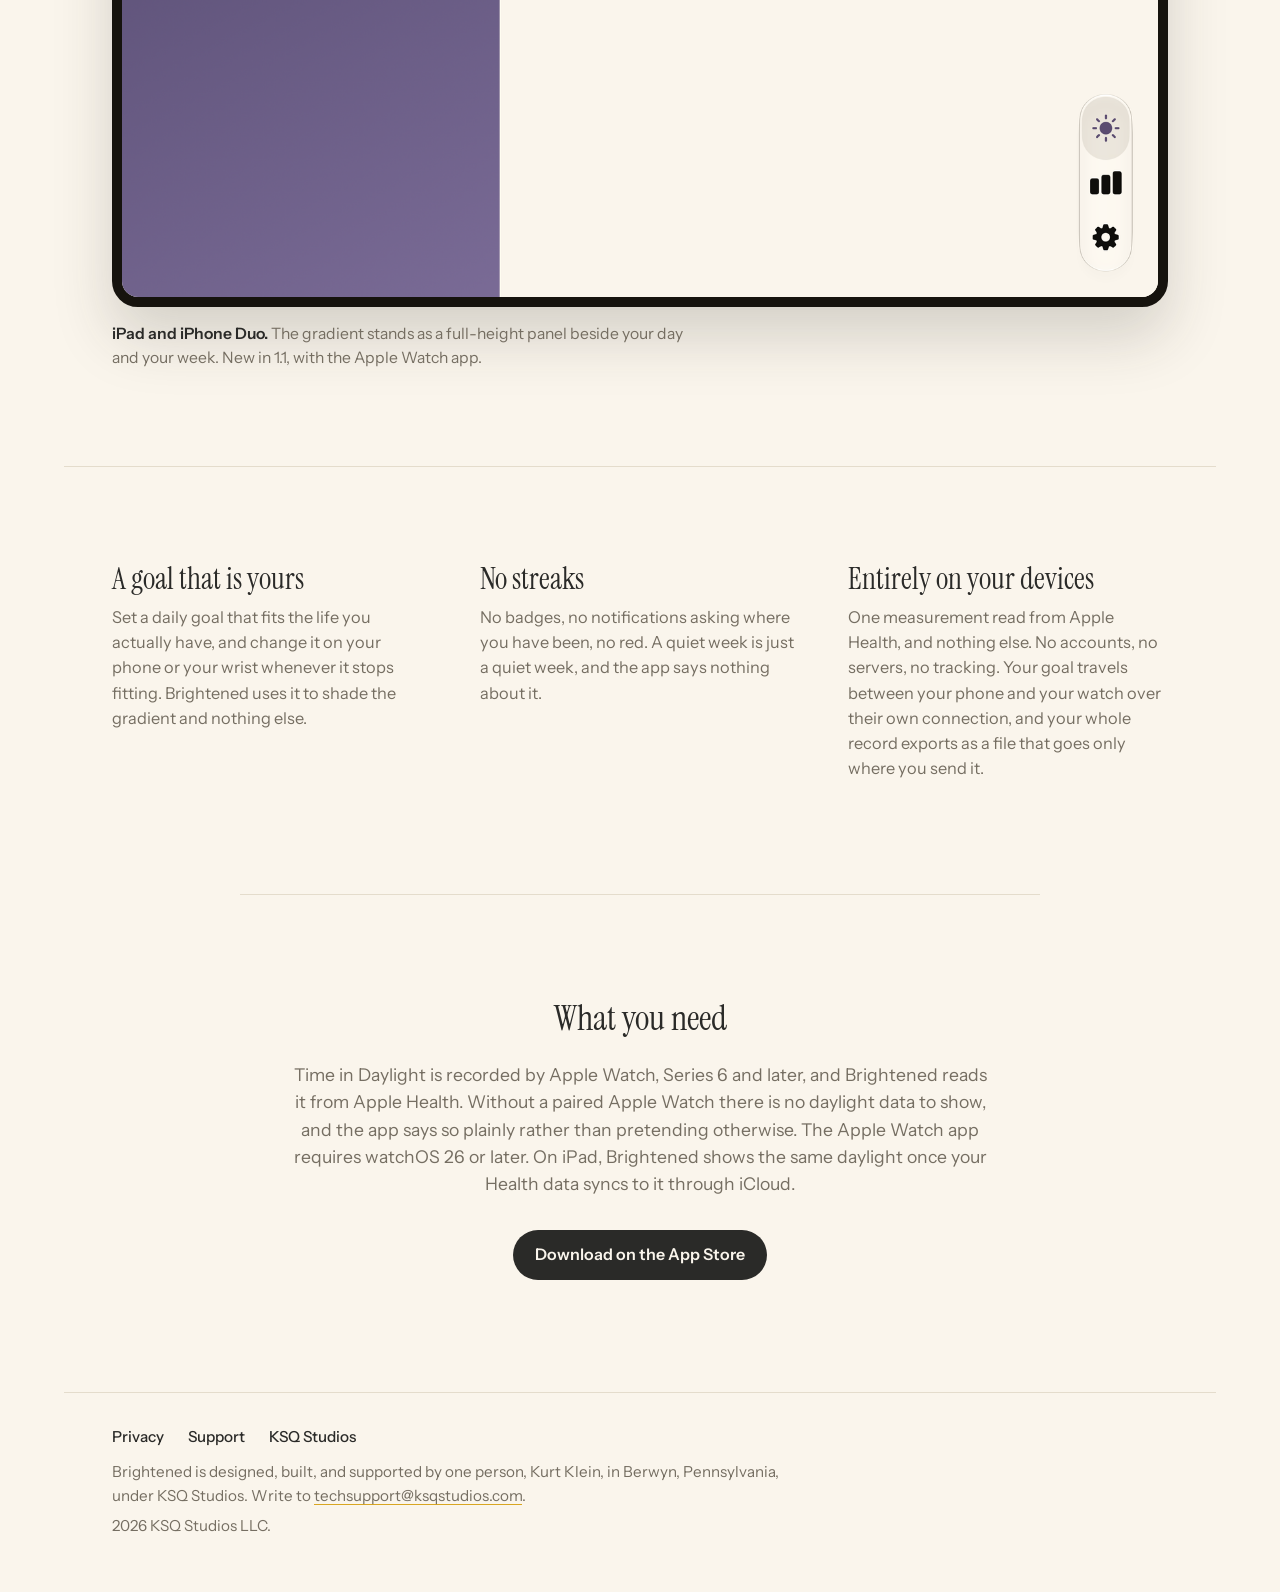
==== commit 580efbd2: "Brightened is free (v1.2 release)" ====
--- a/index.html
+++ b/index.html
@@ -52,7 +52,7 @@
       </p>
       <p class="buy">
         <a class="button" href="https://apps.apple.com/us/app/brightened/id6803251051" rel="noopener">Download on the App Store</a>
-        <span>$3.99, one time. No subscription, no account, no cloud.</span>
+        <span>Free. No subscription, no account, no cloud.</span>
       </p>
     </div>
 
